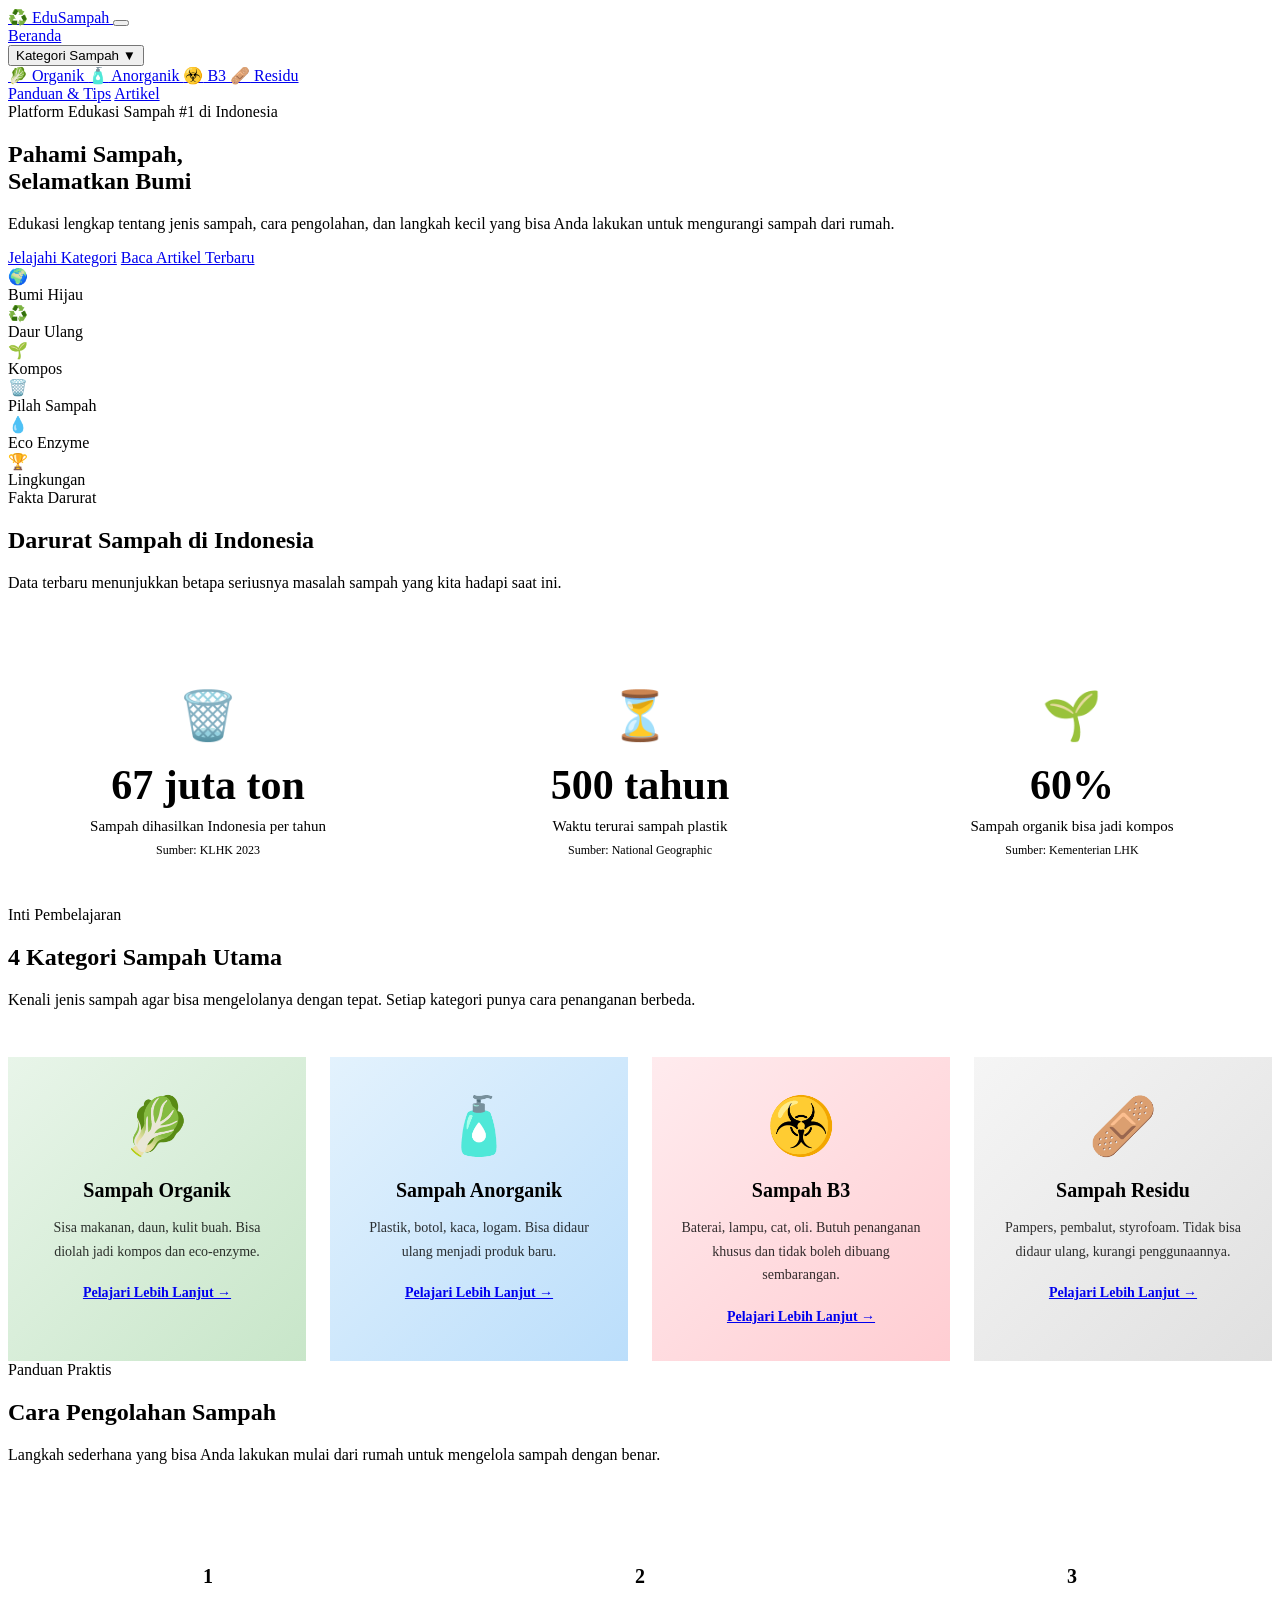
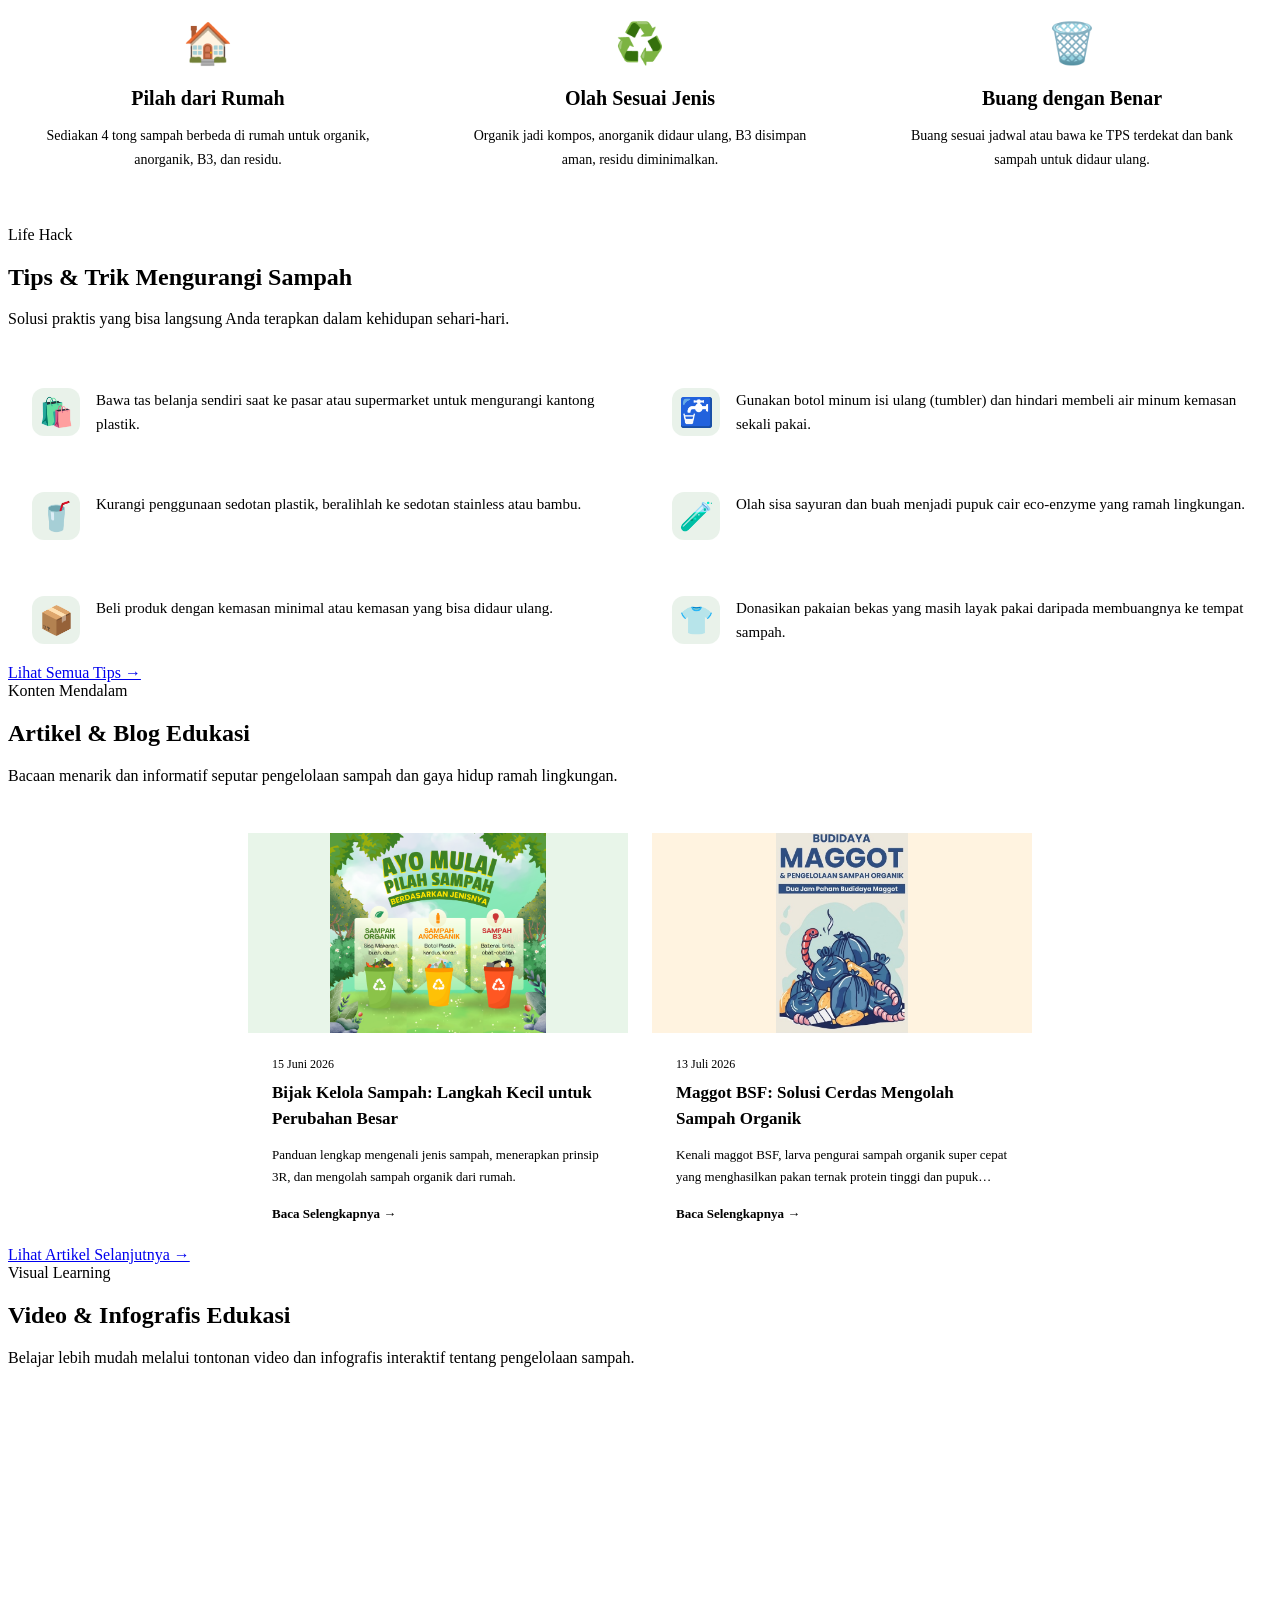
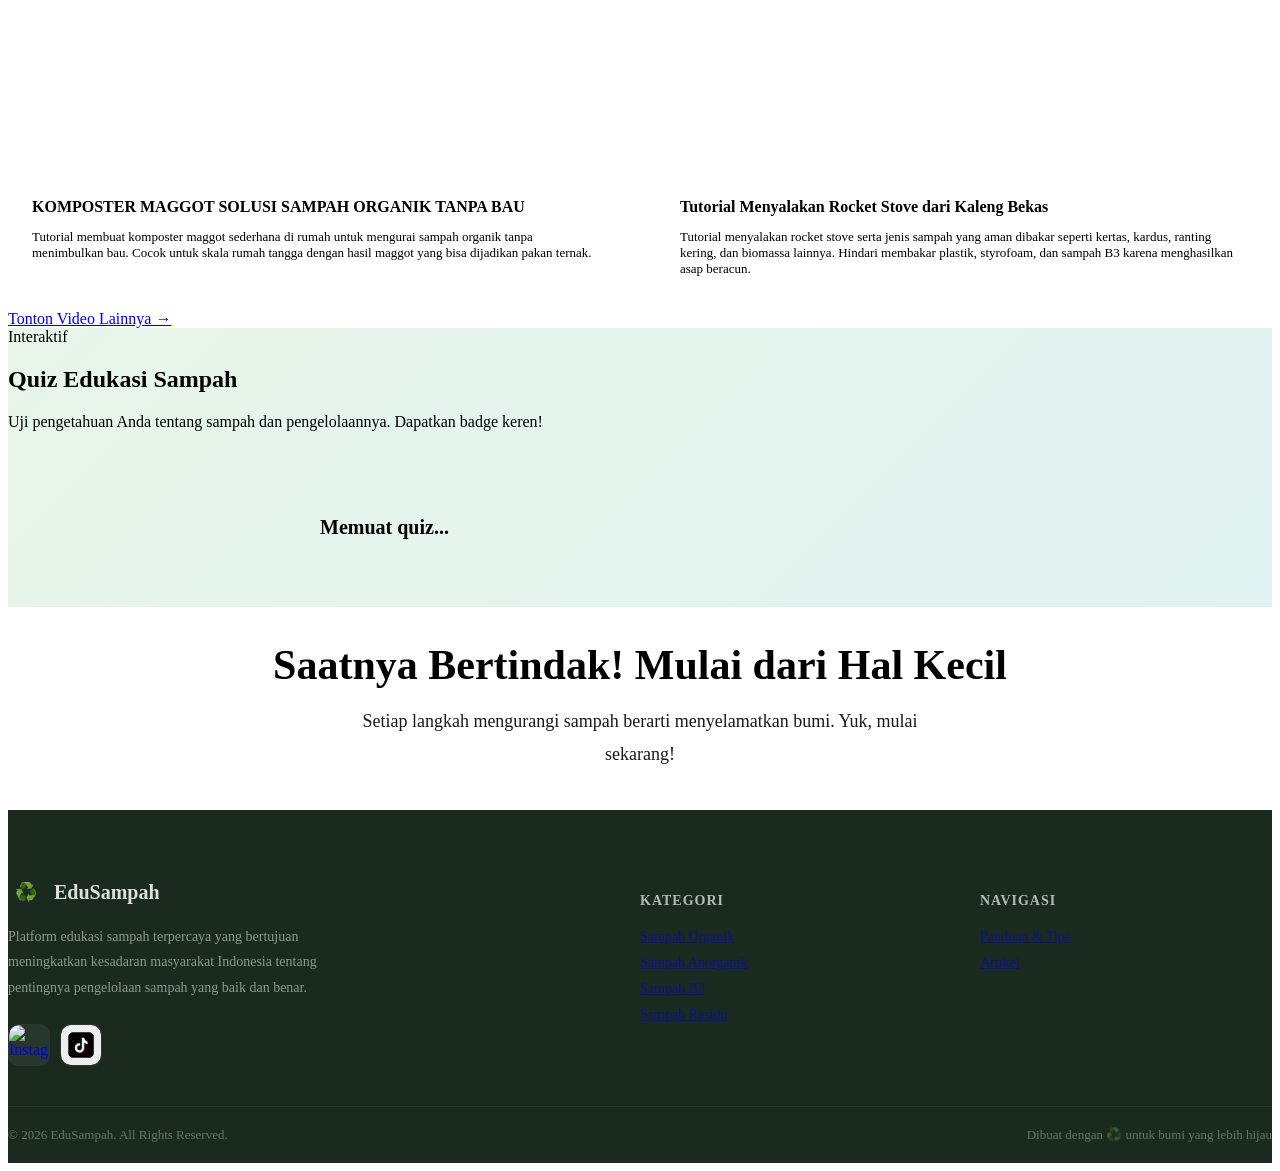
==== index.html @ a2ce770c "Redesign footer and add rocket stove article with video page - Redesign footer with custom colors, b" ====
<!DOCTYPE html>
<html lang="id">
<head>
  <meta charset="UTF-8">
  <meta name="viewport" content="width=device-width, initial-scale=1.0">
  <title>EduSampah - Pahami Sampah, Selamatkan Bumi</title>
  <meta name="description" content="Edukasi lengkap tentang jenis sampah, cara pengolahan, dan langkah kecil mengurangi sampah dari rumah.">
  <link rel="stylesheet" href="css/style.css">
  <link rel="stylesheet" href="css/navigation.css">
  <link rel="stylesheet" href="css/hero.css">
  <link rel="stylesheet" href="css/components.css">
  <link rel="stylesheet" href="css/responsive.css">
</head>
<body>

  <nav class="navbar">
    <div class="container">
      <a href="index.html" class="nav-logo">
        <span class="nav-logo-icon">♻️</span>
        EduSampah
      </a>
      <button class="nav-toggle" aria-label="Toggle navigation menu">
        <span></span><span></span><span></span>
      </button>
      <div class="nav-menu">
        <a href="index.html" class="nav-link">Beranda</a>
        <div class="nav-dropdown">
          <button class="nav-dropdown-toggle">
            Kategori Sampah <span class="chevron">▼</span>
          </button>
          <div class="nav-dropdown-menu">
            <a href="pages/organik.html" class="nav-dropdown-link">
              <span class="nav-dropdown-icon green">🥬</span>
              Organik
            </a>
            <a href="pages/anorganik.html" class="nav-dropdown-link">
              <span class="nav-dropdown-icon blue">🧴</span>
              Anorganik
            </a>
            <a href="pages/b3.html" class="nav-dropdown-link">
              <span class="nav-dropdown-icon red">☣️</span>
              B3
            </a>
            <a href="pages/residu.html" class="nav-dropdown-link">
              <span class="nav-dropdown-icon gray">🩹</span>
              Residu
            </a>
          </div>
        </div>
        <a href="pages/panduan.html" class="nav-link">Panduan & Tips</a>
        <a href="pages/artikel.html" class="nav-link">Artikel</a>

      </div>
    </div>
  </nav>

  <section class="hero" id="beranda">
    <div class="hero-shape hero-shape-1"></div>
    <div class="hero-shape hero-shape-2"></div>
    <div class="hero-shape hero-shape-3"></div>
    <div class="container">
      <div class="hero-content">
        <div class="hero-badge">
          <span class="hero-badge-dot"></span>
          Platform Edukasi Sampah #1 di Indonesia
        </div>
        <h1 class="hero-title">
          Pahami <span>Sampah</span>,<br>Selamatkan Bumi
        </h1>
        <p class="hero-subtitle">
          Edukasi lengkap tentang jenis sampah, cara pengolahan, dan langkah kecil yang bisa Anda lakukan untuk mengurangi sampah dari rumah.
        </p>
        <div class="hero-actions">
          <a href="#kategori" class="btn btn-primary">Jelajahi Kategori</a>
          <a href="#artikel" class="btn btn-outline">Baca Artikel Terbaru</a>
        </div>

      </div>
      <div class="hero-visual">
        <div class="hero-emoji-grid">
          <div class="hero-emoji-item fade-in">
            <div class="hero-emoji">🌍</div>
            <div class="hero-emoji-label">Bumi Hijau</div>
          </div>
          <div class="hero-emoji-item fade-in">
            <div class="hero-emoji">♻️</div>
            <div class="hero-emoji-label">Daur Ulang</div>
          </div>
          <div class="hero-emoji-item fade-in">
            <div class="hero-emoji">🌱</div>
            <div class="hero-emoji-label">Kompos</div>
          </div>
          <div class="hero-emoji-item fade-in">
            <div class="hero-emoji">🗑️</div>
            <div class="hero-emoji-label">Pilah Sampah</div>
          </div>
          <div class="hero-emoji-item fade-in">
            <div class="hero-emoji">💧</div>
            <div class="hero-emoji-label">Eco Enzyme</div>
          </div>
          <div class="hero-emoji-item fade-in">
            <div class="hero-emoji">🏆</div>
            <div class="hero-emoji-label">Lingkungan</div>
          </div>
        </div>
      </div>
    </div>
  </section>

  <section class="section stats-section" id="statistik">
    <div class="container text-center">
      <span class="section-label">Fakta Darurat</span>
      <h2 class="section-title">Darurat Sampah di Indonesia</h2>
      <p class="section-subtitle mx-auto" style="margin-bottom:48px;">
        Data terbaru menunjukkan betapa seriusnya masalah sampah yang kita hadapi saat ini.
      </p>
      <div class="stats-grid">
        <div class="stat-card fade-in">
          <div class="stat-icon">🗑️</div>
          <div class="stat-number">67 juta ton</div>
          <div class="stat-desc">Sampah dihasilkan Indonesia per tahun</div>
          <div class="stat-source">Sumber: KLHK 2023</div>
        </div>
        <div class="stat-card fade-in">
          <div class="stat-icon">⏳</div>
          <div class="stat-number">500 tahun</div>
          <div class="stat-desc">Waktu terurai sampah plastik</div>
          <div class="stat-source">Sumber: National Geographic</div>
        </div>
        <div class="stat-card fade-in">
          <div class="stat-icon">🌱</div>
          <div class="stat-number">60%</div>
          <div class="stat-desc">Sampah organik bisa jadi kompos</div>
          <div class="stat-source">Sumber: Kementerian LHK</div>
        </div>
      </div>
    </div>
  </section>

  <section class="section" id="kategori">
    <div class="container text-center">
      <span class="section-label">Inti Pembelajaran</span>
      <h2 class="section-title">4 Kategori Sampah Utama</h2>
      <p class="section-subtitle mx-auto" style="margin-bottom:16px;">
        Kenali jenis sampah agar bisa mengelolanya dengan tepat. Setiap kategori punya cara penanganan berbeda.
      </p>
      <div class="categories-grid">
        <div class="category-card green fade-in">
          <div class="category-icon">🥬</div>
          <h3 class="category-name">Sampah Organik</h3>
          <p class="category-desc">Sisa makanan, daun, kulit buah. Bisa diolah jadi kompos dan eco-enzyme.</p>
          <a href="pages/organik.html" class="category-link">Pelajari Lebih Lanjut →</a>
        </div>
        <div class="category-card blue fade-in">
          <div class="category-icon">🧴</div>
          <h3 class="category-name">Sampah Anorganik</h3>
          <p class="category-desc">Plastik, botol, kaca, logam. Bisa didaur ulang menjadi produk baru.</p>
          <a href="pages/anorganik.html" class="category-link">Pelajari Lebih Lanjut →</a>
        </div>
        <div class="category-card red fade-in">
          <div class="category-icon">☣️</div>
          <h3 class="category-name">Sampah B3</h3>
          <p class="category-desc">Baterai, lampu, cat, oli. Butuh penanganan khusus dan tidak boleh dibuang sembarangan.</p>
          <a href="pages/b3.html" class="category-link">Pelajari Lebih Lanjut →</a>
        </div>
        <div class="category-card gray fade-in">
          <div class="category-icon">🩹</div>
          <h3 class="category-name">Sampah Residu</h3>
          <p class="category-desc">Pampers, pembalut, styrofoam. Tidak bisa didaur ulang, kurangi penggunaannya.</p>
          <a href="pages/residu.html" class="category-link">Pelajari Lebih Lanjut →</a>
        </div>
      </div>
    </div>
  </section>

  <section class="section steps-section" id="panduan">
    <div class="container text-center">
      <span class="section-label">Panduan Praktis</span>
      <h2 class="section-title">Cara Pengolahan Sampah</h2>
      <p class="section-subtitle mx-auto" style="margin-bottom:16px;">
        Langkah sederhana yang bisa Anda lakukan mulai dari rumah untuk mengelola sampah dengan benar.
      </p>
      <div class="steps-grid">
        <div class="step-card fade-in">
          <div class="step-number one">1</div>
          <div class="step-icon">🏠</div>
          <h3 class="step-title">Pilah dari Rumah</h3>
          <p class="step-desc">Sediakan 4 tong sampah berbeda di rumah untuk organik, anorganik, B3, dan residu.</p>
        </div>
        <div class="step-card fade-in">
          <div class="step-number two">2</div>
          <div class="step-icon">♻️</div>
          <h3 class="step-title">Olah Sesuai Jenis</h3>
          <p class="step-desc">Organik jadi kompos, anorganik didaur ulang, B3 disimpan aman, residu diminimalkan.</p>
        </div>
        <div class="step-card fade-in">
          <div class="step-number three">3</div>
          <div class="step-icon">🗑️</div>
          <h3 class="step-title">Buang dengan Benar</h3>
          <p class="step-desc">Buang sesuai jadwal atau bawa ke TPS terdekat dan bank sampah untuk didaur ulang.</p>
        </div>
      </div>
    </div>
  </section>

  <section class="section" id="tips">
    <div class="container text-center">
      <span class="section-label">Life Hack</span>
      <h2 class="section-title">Tips & Trik Mengurangi Sampah</h2>
      <p class="section-subtitle mx-auto" style="margin-bottom:16px;">
        Solusi praktis yang bisa langsung Anda terapkan dalam kehidupan sehari-hari.
      </p>
      <div class="tips-grid">
        <div class="tip-card fade-in-left">
          <span class="tip-icon">🛍️</span>
          <span class="tip-text">Bawa tas belanja sendiri saat ke pasar atau supermarket untuk mengurangi kantong plastik.</span>
        </div>
        <div class="tip-card fade-in-right">
          <span class="tip-icon">🚰</span>
          <span class="tip-text">Gunakan botol minum isi ulang (tumbler) dan hindari membeli air minum kemasan sekali pakai.</span>
        </div>
        <div class="tip-card fade-in-left">
          <span class="tip-icon">🥤</span>
          <span class="tip-text">Kurangi penggunaan sedotan plastik, beralihlah ke sedotan stainless atau bambu.</span>
        </div>
        <div class="tip-card fade-in-right">
          <span class="tip-icon">🧪</span>
          <span class="tip-text">Olah sisa sayuran dan buah menjadi pupuk cair eco-enzyme yang ramah lingkungan.</span>
        </div>
        <div class="tip-card fade-in-left">
          <span class="tip-icon">📦</span>
          <span class="tip-text">Beli produk dengan kemasan minimal atau kemasan yang bisa didaur ulang.</span>
        </div>
        <div class="tip-card fade-in-right">
          <span class="tip-icon">👕</span>
          <span class="tip-text">Donasikan pakaian bekas yang masih layak pakai daripada membuangnya ke tempat sampah.</span>
        </div>
      </div>
      <a href="pages/panduan.html" class="btn btn-primary" style="margin-top:36px;">Lihat Semua Tips →</a>
    </div>
  </section>

  <section class="section" id="artikel">
    <div class="container text-center">
      <span class="section-label">Konten Mendalam</span>
      <h2 class="section-title">Artikel & Blog Edukasi</h2>
      <p class="section-subtitle mx-auto" style="margin-bottom:16px;">
        Bacaan menarik dan informatif seputar pengelolaan sampah dan gaya hidup ramah lingkungan.
      </p>
      <div class="articles-grid" style="display:flex;justify-content:center;flex-wrap:wrap;gap:24px;">
        <a href="pages/artikel-bijak-kelola-sampah.html" class="article-card fade-in" style="text-decoration:none;color:inherit;max-width:380px;width:100%;">
          <div class="article-thumb" style="padding:0;overflow:hidden;background:#E8F5E9;">
            <img src="assets/Poster%20Kampanye%20Memilah%20Sampah%20Ilustratif%20Hijau%20dan%20Biru.png" alt="Poster Memilah Sampah" style="width:100%;height:100%;object-fit:contain;padding:8px;">
          </div>
          <div class="article-body">
            <div class="article-date">15 Juni 2026</div>
            <h3 class="article-title">Bijak Kelola Sampah: Langkah Kecil untuk Perubahan Besar</h3>
            <p class="article-excerpt">Panduan lengkap mengenali jenis sampah, menerapkan prinsip 3R, dan mengolah sampah organik dari rumah.</p>
            <span class="article-link">Baca Selengkapnya →</span>
          </div>
        </a>
        <a href="pages/artikel-maggot-bsf.html" class="article-card fade-in" style="text-decoration:none;color:inherit;max-width:380px;width:100%;">
          <div class="article-thumb" style="padding:0;overflow:hidden;background:#FFF3E0;">
            <img src="assets/Maggot.jpeg" alt="Maggot BSF" style="width:100%;height:100%;object-fit:contain;padding:8px;">
          </div>
          <div class="article-body">
            <div class="article-date">13 Juli 2026</div>
            <h3 class="article-title">Maggot BSF: Solusi Cerdas Mengolah Sampah Organik</h3>
            <p class="article-excerpt">Kenali maggot BSF, larva pengurai sampah organik super cepat yang menghasilkan pakan ternak protein tinggi dan pupuk organik.</p>
            <span class="article-link">Baca Selengkapnya →</span>
          </div>
        </a>
      </div>
      <a href="pages/artikel.html" class="btn btn-primary" style="margin-top:36px;">Lihat Artikel Selanjutnya →</a>
    </div>
  </section>

  <section class="section video-section" id="video">
    <div class="container text-center">
      <span class="section-label">Visual Learning</span>
      <h2 class="section-title">Video & Infografis Edukasi</h2>
      <p class="section-subtitle mx-auto" style="margin-bottom:16px;">
        Belajar lebih mudah melalui tontonan video dan infografis interaktif tentang pengelolaan sampah.
      </p>
      <div class="video-grid">
        <div class="video-card fade-in">
          <div class="video-embed">
            <iframe src="https://www.youtube.com/embed/l9zeKeK1k44?si=DUToTcaiVJsxhnu4" title="Video Komposter Maggot" allowfullscreen loading="lazy"></iframe>
          </div>
          <div class="video-info">
            <h3 class="video-title">KOMPOSTER MAGGOT SOLUSI SAMPAH ORGANIK TANPA BAU</h3>
            <p class="video-desc">Tutorial membuat komposter maggot sederhana di rumah untuk mengurai sampah organik tanpa menimbulkan bau. Cocok untuk skala rumah tangga dengan hasil maggot yang bisa dijadikan pakan ternak.</p>
          </div>
        </div>
        <div class="video-card fade-in">
          <div class="video-embed">
            <iframe src="https://www.youtube.com/embed/nnGHAHq2xRU?si=yx98dKhYxhGKNVl-" title="Tutorial Rocket Stove" allowfullscreen loading="lazy"></iframe>
          </div>
          <div class="video-info">
            <h3 class="video-title">Tutorial Menyalakan Rocket Stove dari Kaleng Bekas</h3>
            <p class="video-desc">Tutorial menyalakan rocket stove serta jenis sampah yang aman dibakar seperti kertas, kardus, ranting kering, dan biomassa lainnya. Hindari membakar plastik, styrofoam, dan sampah B3 karena menghasilkan asap beracun.</p>
          </div>
        </div>
      </div>
      <a href="pages/video.html" class="btn btn-outline" style="margin-top:36px;">Tonton Video Lainnya →</a>
    </div>
  </section>

  <section class="section quiz-section" id="quiz">
    <div class="container text-center">
      <span class="section-label">Interaktif</span>
      <h2 class="section-title">Quiz Edukasi Sampah</h2>
      <p class="section-subtitle mx-auto" style="margin-bottom:16px;">
        Uji pengetahuan Anda tentang sampah dan pengelolaannya. Dapatkan badge keren!
      </p>
      <div class="quiz-box" id="quizContainer">
        <div class="quiz-question">Memuat quiz...</div>
      </div>
    </div>
  </section>



  <section class="section cta-section" id="belajar">
    <div class="container">
      <h2 class="cta-title fade-in">Saatnya Bertindak! Mulai dari Hal Kecil</h2>
      <p class="cta-subtitle fade-in">
        Setiap langkah mengurangi sampah berarti menyelamatkan bumi. Yuk, mulai sekarang!
      </p>

    </div>
  </section>

  <footer class="footer">
    <div class="container">
      <div class="footer-grid">
        <div>
          <div class="footer-brand">
            <span class="footer-brand-icon">♻️</span>
            EduSampah
          </div>
          <p class="footer-brand-desc">
            Platform edukasi sampah terpercaya yang bertujuan meningkatkan kesadaran masyarakat Indonesia tentang pentingnya pengelolaan sampah yang baik dan benar.
          </p>
          <div class="footer-social">
            <a href="https://www.instagram.com/kkn.puseurjaya2026?utm_source=ig_web_button_share_sheet&igsh=ZDNlZDc0MzIxNw%3D%3D" class="footer-social-link" aria-label="Instagram" target="_blank" rel="noopener"><img src="assets/ig.jpeg" alt="Instagram"></a>
            <a href="https://www.tiktok.com/@kkn.puserjaya2026" class="footer-social-link" aria-label="TikTok" target="_blank" rel="noopener"><img src="assets/tiktok.jpeg" alt="TikTok"></a>
          </div>
        </div>
        <div>
          <h4 class="footer-heading">Kategori</h4>
          <div class="footer-links">
            <a href="pages/organik.html" class="footer-link">Sampah Organik</a>
            <a href="pages/anorganik.html" class="footer-link">Sampah Anorganik</a>
            <a href="pages/b3.html" class="footer-link">Sampah B3</a>
            <a href="pages/residu.html" class="footer-link">Sampah Residu</a>
          </div>
        </div>
        <div>
          <h4 class="footer-heading">Navigasi</h4>
          <div class="footer-links">
            <a href="pages/panduan.html" class="footer-link">Panduan & Tips</a>
            <a href="pages/artikel.html" class="footer-link">Artikel</a>
          </div>
        </div>
      </div>
      <div class="footer-bottom">
        <span>© 2026 EduSampah. All Rights Reserved.</span>
        <span>Dibuat dengan ♻️ untuk bumi yang lebih hijau</span>
      </div>
    </div>
  </footer>

  <script type="module" src="js/main.js"></script>
</body>
</html>
---- css/components.css ----
.stats-section {
  background: var(--white);
  position: relative;
}

.stats-grid {
  display: grid;
  grid-template-columns: repeat(3, 1fr);
  gap: 32px;
}

.stat-card {
  text-align: center;
  padding: 48px 32px;
  border-radius: var(--radius);
  background: var(--bg-light);
  transition: var(--transition);
}

.stat-card:hover {
  transform: translateY(-4px);
  box-shadow: var(--shadow);
}

.stat-icon {
  font-size: 48px;
  margin-bottom: 16px;
}

.stat-number {
  font-size: 42px;
  font-weight: 800;
  color: var(--green);
  line-height: 1.2;
}

.stat-unit {
  font-size: 18px;
  font-weight: 600;
}

.stat-desc {
  font-size: 15px;
  color: var(--gray);
  margin-top: 8px;
}

.stat-source {
  font-size: 12px;
  color: var(--gray-light);
  margin-top: 8px;
}

@media (max-width: 768px) {
  .stats-grid {
    grid-template-columns: 1fr;
    gap: 20px;
  }
}

.categories-grid {
  display: grid;
  grid-template-columns: repeat(4, 1fr);
  gap: 24px;
  margin-top: 48px;
}

.category-card {
  border-radius: var(--radius);
  padding: 36px 28px;
  text-align: center;
  transition: var(--transition);
  position: relative;
  overflow: hidden;
}

.category-card::before {
  content: '';
  position: absolute;
  top: 0;
  left: 0;
  right: 0;
  bottom: 0;
  opacity: 0.06;
  border-radius: var(--radius);
}

.category-card:hover {
  transform: translateY(-8px);
  box-shadow: var(--shadow-hover);
}

.category-card.green {
  background: linear-gradient(135deg, #E8F5E9, #C8E6C9);
  color: var(--green-dark);
}
.category-card.green::before { background: var(--green); }

.category-card.blue {
  background: linear-gradient(135deg, #E3F2FD, #BBDEFB);
  color: var(--blue);
}
.category-card.blue::before { background: var(--blue); }

.category-card.red {
  background: linear-gradient(135deg, #FFEBEE, #FFCDD2);
  color: var(--red);
}
.category-card.red::before { background: var(--red); }

.category-card.gray {
  background: linear-gradient(135deg, #F5F5F5, #E0E0E0);
  color: var(--gray-dark);
}
.category-card.gray::before { background: var(--gray); }

.category-icon {
  font-size: 56px;
  margin-bottom: 16px;
}

.category-name {
  font-size: 20px;
  font-weight: 700;
  margin-bottom: 10px;
}

.category-desc {
  font-size: 14px;
  opacity: 0.8;
  line-height: 1.7;
  margin-bottom: 20px;
}

.category-link {
  display: inline-flex;
  align-items: center;
  gap: 6px;
  font-size: 14px;
  font-weight: 600;
  transition: var(--transition);
}

.category-card:hover .category-link { gap: 10px; }

@media (max-width: 968px) {
  .categories-grid {
    grid-template-columns: repeat(2, 1fr);
    gap: 16px;
  }
}

@media (max-width: 480px) {
  .categories-grid { grid-template-columns: 1fr; }
}

.steps-section {
  background: var(--white);
}

.steps-grid {
  display: grid;
  grid-template-columns: repeat(3, 1fr);
  gap: 32px;
  margin-top: 48px;
  position: relative;
}

.steps-grid::before {
  content: '';
  position: absolute;
  top: 60px;
  left: 15%;
  right: 15%;
  height: 3px;
  background: linear-gradient(to right, var(--green), var(--blue), var(--orange));
  opacity: 0.2;
}

.step-card {
  text-align: center;
  padding: 40px 28px;
  border-radius: var(--radius);
  background: var(--bg-light);
  transition: var(--transition);
  position: relative;
}

.step-card:hover {
  transform: translateY(-4px);
  box-shadow: var(--shadow);
}

.step-number {
  width: 48px;
  height: 48px;
  border-radius: 50%;
  display: flex;
  align-items: center;
  justify-content: center;
  font-size: 20px;
  font-weight: 700;
  color: var(--white);
  margin: 0 auto 20px;
}

.step-number.one { background: var(--green); }
.step-number.two { background: var(--blue); }
.step-number.three { background: var(--orange); }

.step-icon { font-size: 40px; margin-bottom: 12px; }

.step-title {
  font-size: 20px;
  font-weight: 700;
  margin-bottom: 10px;
}

.step-desc {
  font-size: 14px;
  color: var(--gray);
  line-height: 1.7;
}

@media (max-width: 768px) {
  .steps-grid {
    grid-template-columns: 1fr;
    gap: 20px;
  }
  .steps-grid::before { display: none; }
}

.tips-grid {
  display: grid;
  grid-template-columns: repeat(2, 1fr);
  gap: 16px;
  margin-top: 40px;
}

.tip-card {
  display: flex;
  align-items: flex-start;
  gap: 16px;
  padding: 20px 24px;
  background: var(--white);
  border-radius: var(--radius);
  box-shadow: var(--shadow);
  transition: var(--transition);
}

.tip-card:hover {
  transform: translateX(4px);
  box-shadow: var(--shadow-hover);
}

.tip-icon {
  font-size: 28px;
  flex-shrink: 0;
  width: 48px;
  height: 48px;
  border-radius: 12px;
  display: flex;
  align-items: center;
  justify-content: center;
  background: rgba(46,125,50,0.1);
}

.tip-text {
  font-size: 15px;
  font-weight: 500;
  color: var(--text-dark);
  line-height: 1.6;
}

@media (max-width: 768px) {
  .tips-grid { grid-template-columns: 1fr; }
}

.articles-grid {
  display: grid;
  grid-template-columns: repeat(4, 1fr);
  gap: 24px;
  margin-top: 48px;
}

.article-card {
  background: var(--white);
  border-radius: var(--radius);
  overflow: hidden;
  box-shadow: var(--shadow);
  transition: var(--transition);
}

.article-card:hover {
  transform: translateY(-6px);
  box-shadow: var(--shadow-hover);
}

.article-thumb {
  height: 200px;
  display: flex;
  align-items: center;
  justify-content: center;
  font-size: 64px;
}

.article-thumb.green-bg { background: linear-gradient(135deg, #E8F5E9, #A5D6A7); }
.article-thumb.blue-bg { background: linear-gradient(135deg, #E3F2FD, #90CAF9); }
.article-thumb.orange-bg { background: linear-gradient(135deg, #FFF3E0, #FFCC80); }
.article-thumb.pink-bg { background: linear-gradient(135deg, #FCE4EC, #F48FB1); }

.article-body {
  padding: 24px;
}

.article-date {
  font-size: 12px;
  color: var(--gray-light);
  font-weight: 500;
}

.article-title {
  font-size: 17px;
  font-weight: 700;
  margin: 8px 0;
  line-height: 1.5;
  display: -webkit-box;
  -webkit-line-clamp: 2;
  -webkit-box-orient: vertical;
  overflow: hidden;
}

.article-excerpt {
  font-size: 13px;
  color: var(--gray);
  line-height: 1.7;
  margin-bottom: 16px;
  display: -webkit-box;
  -webkit-line-clamp: 2;
  -webkit-box-orient: vertical;
  overflow: hidden;
}

.article-link {
  font-size: 13px;
  font-weight: 600;
  color: var(--green);
  display: inline-flex;
  align-items: center;
  gap: 6px;
  transition: var(--transition);
}

.article-card:hover .article-link { gap: 10px; }

@media (max-width: 968px) {
  .articles-grid { grid-template-columns: repeat(2, 1fr); }
}

@media (max-width: 480px) {
  .articles-grid { grid-template-columns: 1fr; }
}

.video-section {
  background: var(--white);
}

.video-grid {
  display: grid;
  grid-template-columns: repeat(2, 1fr);
  gap: 32px;
  margin-top: 48px;
}

.video-card {
  border-radius: var(--radius);
  overflow: hidden;
  box-shadow: var(--shadow);
  background: var(--bg-light);
}

.video-embed {
  position: relative;
  padding-bottom: 56.25%;
  height: 0;
  overflow: hidden;
}

.video-embed iframe {
  position: absolute;
  top: 0;
  left: 0;
  width: 100%;
  height: 100%;
  border: none;
}

.video-info {
  padding: 20px 24px;
}

.video-title {
  font-size: 16px;
  font-weight: 600;
  margin-bottom: 6px;
}

.video-desc {
  font-size: 13px;
  color: var(--gray);
}

@media (max-width: 768px) {
  .video-grid { grid-template-columns: 1fr; }
}

.quiz-section {
  background: linear-gradient(135deg, #E8F5E9, #E0F2F1);
}

.quiz-box {
  max-width: 640px;
  margin: 40px auto 0;
  background: var(--white);
  border-radius: var(--radius);
  padding: 40px;
  box-shadow: var(--shadow);
}

.quiz-progress {
  display: flex;
  gap: 8px;
  margin-bottom: 32px;
}

.quiz-dot {
  flex: 1;
  height: 6px;
  border-radius: 3px;
  background: #E0E0E0;
  transition: var(--transition);
}

.quiz-dot.active { background: var(--green); }
.quiz-dot.correct { background: var(--green); }
.quiz-dot.wrong { background: var(--red); }

.quiz-question {
  font-size: 20px;
  font-weight: 600;
  margin-bottom: 24px;
  line-height: 1.6;
}

.quiz-options {
  display: flex;
  flex-direction: column;
  gap: 12px;
}

.quiz-option {
  padding: 16px 20px;
  border: 2px solid #E0E0E0;
  border-radius: 12px;
  background: var(--white);
  cursor: pointer;
  font-family: inherit;
  font-size: 15px;
  font-weight: 500;
  text-align: left;
  transition: var(--transition);
}

.quiz-option:hover:not(.disabled) {
  border-color: var(--green);
  background: rgba(46,125,50,0.04);
}

.quiz-option.correct {
  border-color: var(--green);
  background: rgba(46,125,50,0.08);
  color: var(--green-dark);
}

.quiz-option.wrong {
  border-color: var(--red);
  background: rgba(198,40,40,0.08);
  color: var(--red);
}

.quiz-option.disabled {
  cursor: default;
  opacity: 0.7;
}

.quiz-result {
  text-align: center;
  padding: 20px 0;
}

.quiz-result-emoji { font-size: 64px; margin-bottom: 16px; }

.quiz-result-title {
  font-size: 28px;
  font-weight: 700;
  margin-bottom: 8px;
}

.quiz-result-score {
  font-size: 48px;
  font-weight: 800;
  color: var(--green);
  margin: 16px 0;
}

.quiz-result-badge {
  display: inline-block;
  padding: 8px 24px;
  border-radius: 50px;
  font-size: 14px;
  font-weight: 600;
  background: rgba(46,125,50,0.1);
  color: var(--green);
  margin-bottom: 24px;
}

.quiz-restart {
  margin-top: 8px;
}

@media (max-width: 480px) {
  .quiz-box { padding: 24px; }
  .quiz-question { font-size: 17px; }
}

.testimonials-grid {
  display: grid;
  grid-template-columns: repeat(3, 1fr);
  gap: 24px;
  margin-top: 48px;
}

.testimonial-card {
  background: var(--white);
  border-radius: var(--radius);
  padding: 32px;
  box-shadow: var(--shadow);
  transition: var(--transition);
}

.testimonial-card:hover {
  transform: translateY(-4px);
  box-shadow: var(--shadow-hover);
}

.testimonial-stars {
  color: #FFB300;
  font-size: 16px;
  margin-bottom: 16px;
}

.testimonial-quote {
  font-size: 15px;
  color: var(--gray-dark);
  line-height: 1.8;
  margin-bottom: 20px;
  font-style: italic;
}

.testimonial-author {
  display: flex;
  align-items: center;
  gap: 12px;
}

.testimonial-avatar {
  width: 48px;
  height: 48px;
  border-radius: 50%;
  display: flex;
  align-items: center;
  justify-content: center;
  font-size: 24px;
  background: var(--bg-light);
}

.testimonial-name {
  font-size: 15px;
  font-weight: 600;
}

.testimonial-location {
  font-size: 12px;
  color: var(--gray-light);
}

@media (max-width: 968px) {
  .testimonials-grid { grid-template-columns: 1fr; }
  .testimonial-card { max-width: 480px; margin: 0 auto; }
}

.cta-section {
  background: linear-gradient(135deg, var(--green), var(--green-dark));
  color: var(--white);
  text-align: center;
  position: relative;
  overflow: hidden;
}

.cta-section::before {
  content: '';
  position: absolute;
  top: -50%;
  left: -50%;
  width: 200%;
  height: 200%;
  background: radial-gradient(circle, rgba(255,255,255,0.05) 0%, transparent 70%);
}

.cta-title {
  font-size: 42px;
  font-weight: 800;
  margin-bottom: 16px;
  position: relative;
}

.cta-subtitle {
  font-size: 18px;
  opacity: 0.9;
  max-width: 600px;
  margin: 0 auto 40px;
  position: relative;
  line-height: 1.8;
}

.cta-actions {
  display: flex;
  gap: 16px;
  justify-content: center;
  flex-wrap: wrap;
  position: relative;
}

@media (max-width: 480px) {
  .cta-title { font-size: 28px; }
}

.footer {
  background: #1a2a1f;
  color: rgba(255,255,255,0.85);
  padding: 64px 0 0;
  position: relative;
}

.footer::before {
  content: '';
  position: absolute;
  top: 0;
  left: 0;
  right: 0;
  height: 4px;
  background: linear-gradient(90deg, var(--green), var(--green-light), var(--green));
}

.footer-grid {
  display: grid;
  grid-template-columns: 2fr 1fr 1fr;
  gap: 48px;
  padding-bottom: 40px;
  border-bottom: 1px solid rgba(255,255,255,0.06);
}

.footer-brand {
  display: flex;
  align-items: center;
  gap: 10px;
  font-size: 20px;
  font-weight: 700;
  color: var(--white);
  margin-bottom: 12px;
}

.footer-brand-icon {
  width: 36px;
  height: 36px;
  background: var(--green);
  border-radius: 10px;
  display: flex;
  align-items: center;
  justify-content: center;
  font-size: 18px;
  flex-shrink: 0;
}

.footer-brand-desc {
  font-size: 14px;
  opacity: 0.6;
  line-height: 1.8;
  margin-bottom: 24px;
  max-width: 360px;
}

.footer-social {
  display: flex;
  gap: 10px;
}

.footer-social-link {
  width: 40px;
  height: 40px;
  border-radius: 10px;
  display: flex;
  align-items: center;
  justify-content: center;
  background: rgba(255,255,255,0.06);
  transition: all 0.3s ease;
  text-decoration: none;
  overflow: hidden;
  border: 1px solid transparent;
}

.footer-social-link img {
  width: 100%;
  height: 100%;
  object-fit: cover;
  display: block;
  border-radius: 10px;
}

.footer-social-link:hover {
  transform: translateY(-3px);
  border-color: rgba(255,255,255,0.15);
  box-shadow: 0 4px 16px rgba(0,0,0,0.3);
}

.footer-heading {
  font-size: 14px;
  font-weight: 600;
  text-transform: uppercase;
  letter-spacing: 1px;
  margin-bottom: 20px;
  color: var(--white);
  opacity: 0.8;
}

.footer-links {
  display: flex;
  flex-direction: column;
  gap: 10px;
}

.footer-link {
  font-size: 14px;
  opacity: 0.55;
  transition: all 0.3s ease;
  position: relative;
  padding-left: 0;
}

.footer-link:hover {
  opacity: 1;
  color: var(--green-light);
  padding-left: 4px;
}

.footer-bottom {
  padding: 20px 0;
  display: flex;
  justify-content: space-between;
  align-items: center;
  font-size: 13px;
  opacity: 0.4;
}

@media (max-width: 968px) {
  .footer-grid {
    grid-template-columns: repeat(2, 1fr);
    gap: 32px;
  }
}

@media (max-width: 480px) {
  .footer-grid {
    grid-template-columns: 1fr;
    gap: 28px;
  }
  .footer-bottom {
    flex-direction: column;
    gap: 6px;
    text-align: center;
  }
  .footer-brand-desc {
    max-width: 100%;
  }
}

.decomp-grid {
  display: grid;
  grid-template-columns: repeat(2, 1fr);
  gap: 24px;
  margin-top: 48px;
}

.decomp-card {
  padding: 32px;
  border-radius: 16px;
  display: flex;
  align-items: center;
  gap: 20px;
}

.decomp-icon {
  font-size: 48px;
  flex-shrink: 0;
}

.decomp-time {
  font-size: 24px;
  font-weight: 700;
}

.decomp-label {
  font-size: 14px;
  color: var(--text-dark);
  margin-top: 4px;
}

.sort-grid {
  display: grid;
  grid-template-columns: repeat(4, 1fr);
  gap: 20px;
  margin-top: 48px;
}

.sort-card {
  padding: 32px;
  border-radius: 16px;
  background: var(--bg-light);
  text-align: center;
  border-top: 4px solid;
}

.sort-icon {
  font-size: 40px;
  margin-bottom: 12px;
}

.sort-name {
  font-weight: 700;
  margin-bottom: 8px;
}

.sort-desc {
  font-size: 13px;
  color: var(--gray);
}

@media (max-width: 768px) {
  .decomp-grid {
    grid-template-columns: 1fr;
    gap: 16px;
  }
  .decomp-card {
    padding: 20px;
  }
  .decomp-icon {
    font-size: 36px;
  }
  .decomp-time {
    font-size: 20px;
  }
  .sort-grid {
    grid-template-columns: repeat(2, 1fr);
    gap: 14px;
  }
  .sort-card {
    padding: 20px;
  }
  .sort-icon {
    font-size: 32px;
  }
}

@media (max-width: 480px) {
  .sort-grid {
    grid-template-columns: 1fr;
  }
  .decomp-card {
    flex-direction: column;
    text-align: center;
    padding: 16px;
  }
}

.page-header {
  padding: 140px 0 60px;
  text-align: center;
  background: linear-gradient(135deg, #E8F5E9, #F1F8E9);
}

.page-header .section-title {
  font-size: 42px;
  margin-bottom: 12px;
}

.page-header .section-subtitle {
  margin: 0 auto;
}
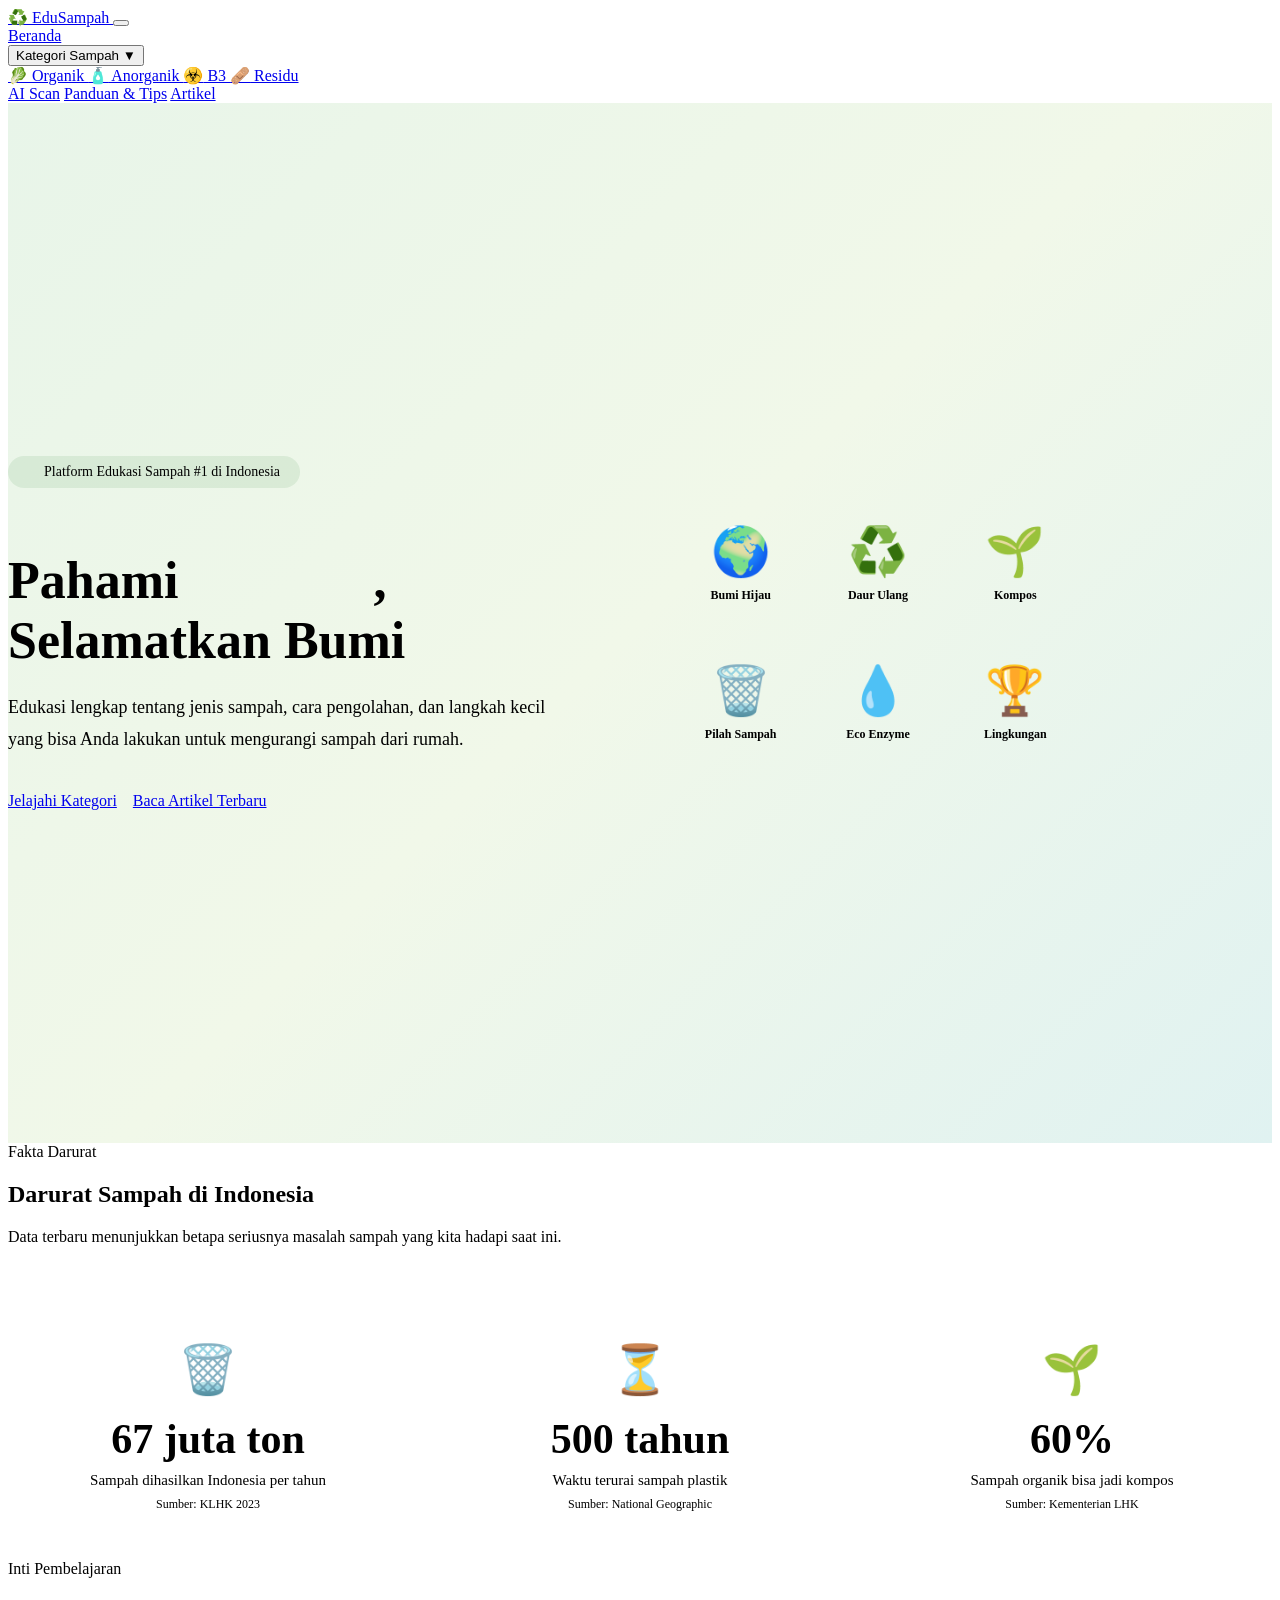
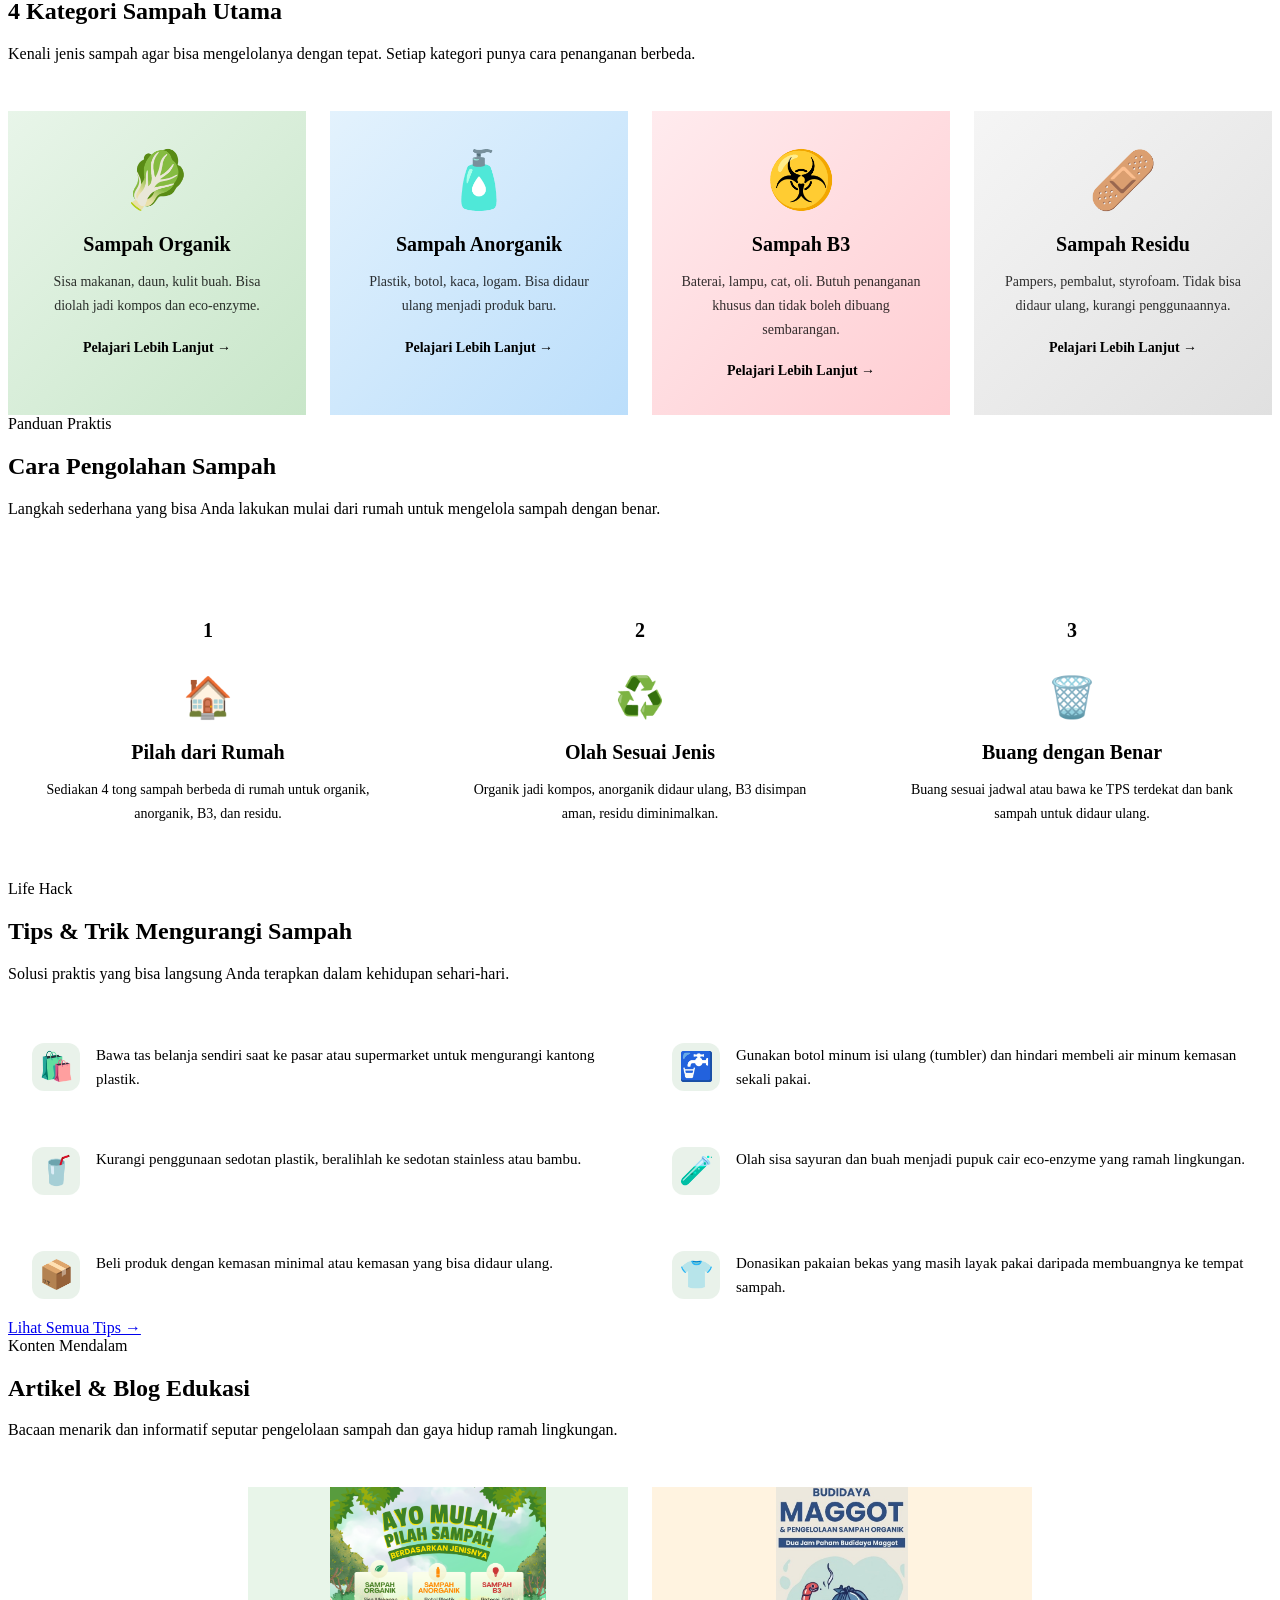
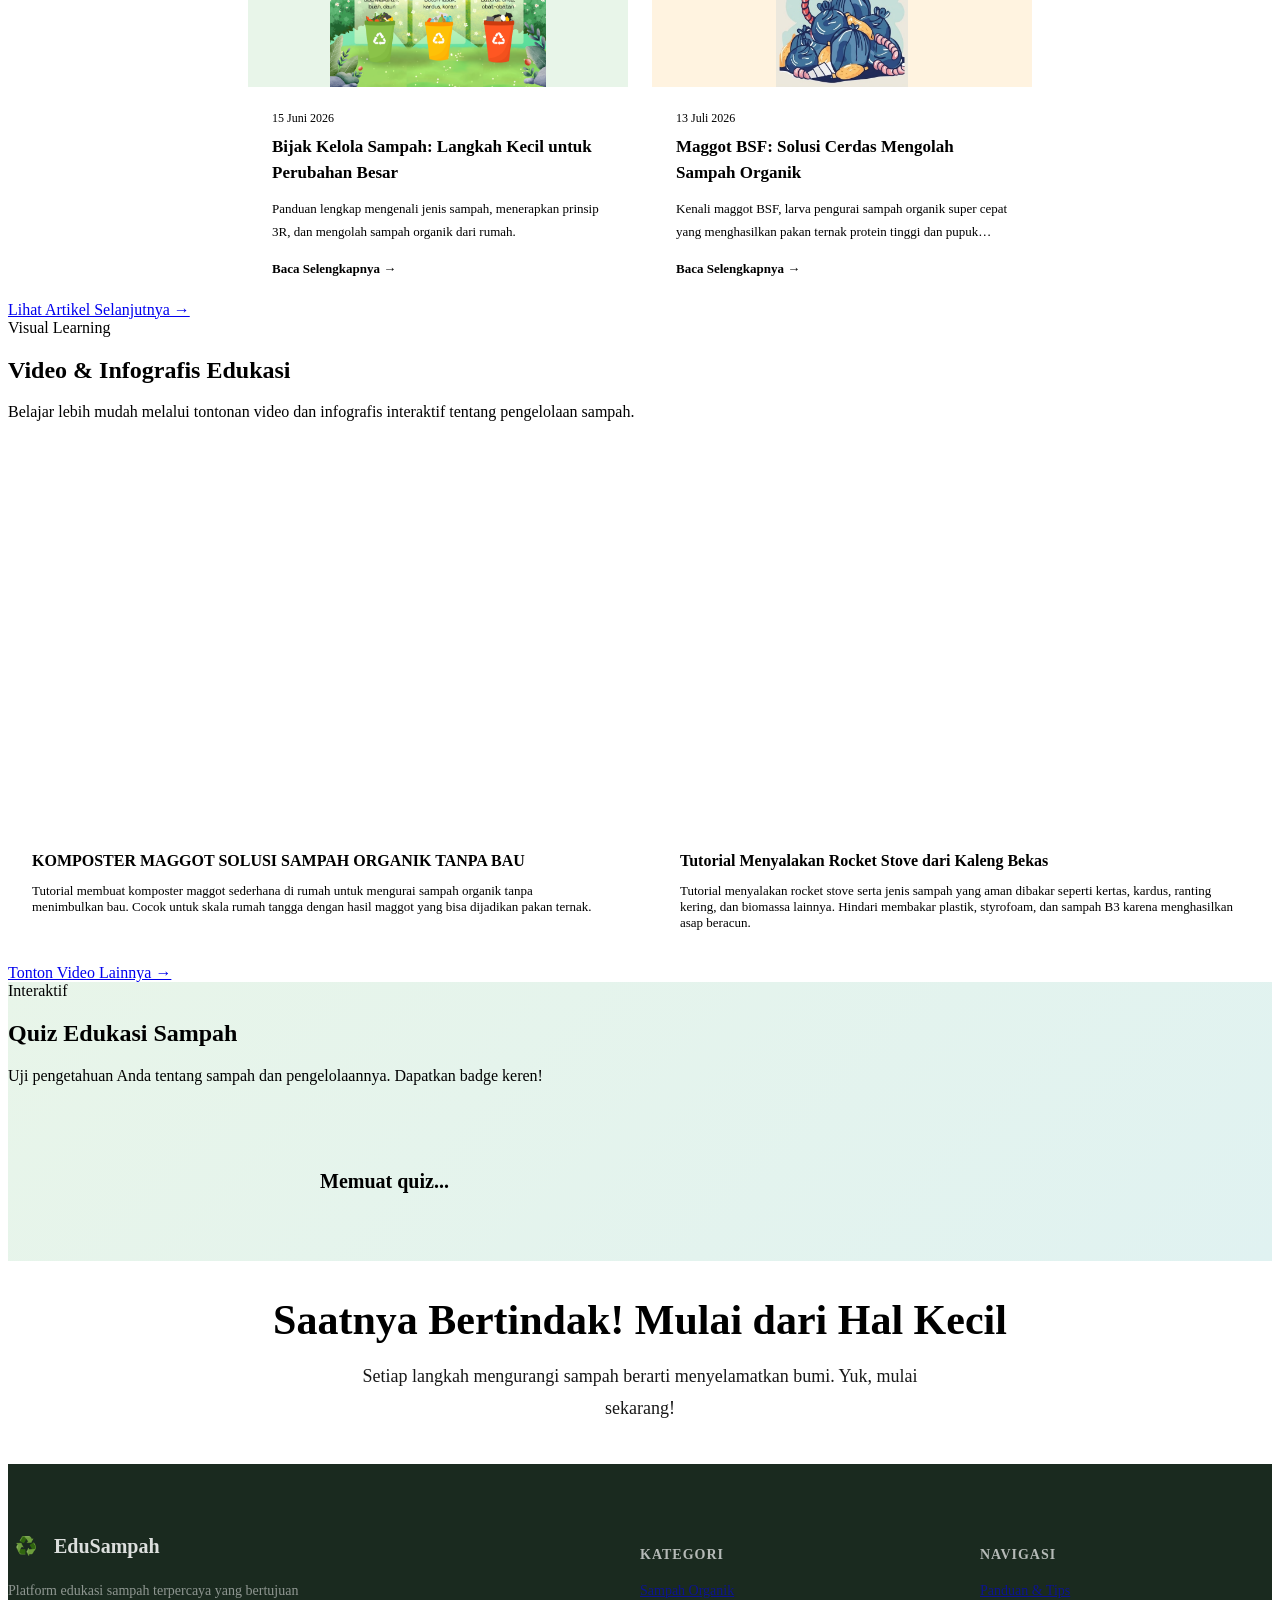
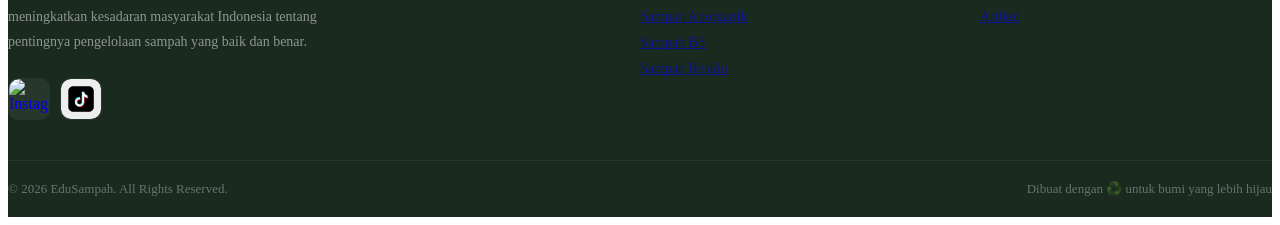
==== commit 3699fb0e: "updata manual rocket stove" ====
--- a/index.html
+++ b/index.html
@@ -47,6 +47,7 @@
             </a>
           </div>
         </div>
+        <a href="https://ai.kknpuseurjaya.my.id/" class="nav-link" target="_blank" rel="noopener">AI Scan</a>
         <a href="pages/panduan.html" class="nav-link">Panduan & Tips</a>
         <a href="pages/artikel.html" class="nav-link">Artikel</a>
 
@@ -145,30 +146,30 @@
         Kenali jenis sampah agar bisa mengelolanya dengan tepat. Setiap kategori punya cara penanganan berbeda.
       </p>
       <div class="categories-grid">
-        <div class="category-card green fade-in">
+        <a href="pages/organik.html" class="category-card green fade-in" style="text-decoration:none;color:inherit;display:block;">
           <div class="category-icon">🥬</div>
           <h3 class="category-name">Sampah Organik</h3>
           <p class="category-desc">Sisa makanan, daun, kulit buah. Bisa diolah jadi kompos dan eco-enzyme.</p>
-          <a href="pages/organik.html" class="category-link">Pelajari Lebih Lanjut →</a>
-        </div>
-        <div class="category-card blue fade-in">
+          <span class="category-link">Pelajari Lebih Lanjut →</span>
+        </a>
+        <a href="pages/anorganik.html" class="category-card blue fade-in" style="text-decoration:none;color:inherit;display:block;">
           <div class="category-icon">🧴</div>
           <h3 class="category-name">Sampah Anorganik</h3>
           <p class="category-desc">Plastik, botol, kaca, logam. Bisa didaur ulang menjadi produk baru.</p>
-          <a href="pages/anorganik.html" class="category-link">Pelajari Lebih Lanjut →</a>
-        </div>
-        <div class="category-card red fade-in">
+          <span class="category-link">Pelajari Lebih Lanjut →</span>
+        </a>
+        <a href="pages/b3.html" class="category-card red fade-in" style="text-decoration:none;color:inherit;display:block;">
           <div class="category-icon">☣️</div>
           <h3 class="category-name">Sampah B3</h3>
           <p class="category-desc">Baterai, lampu, cat, oli. Butuh penanganan khusus dan tidak boleh dibuang sembarangan.</p>
-          <a href="pages/b3.html" class="category-link">Pelajari Lebih Lanjut →</a>
-        </div>
-        <div class="category-card gray fade-in">
+          <span class="category-link">Pelajari Lebih Lanjut →</span>
+        </a>
+        <a href="pages/residu.html" class="category-card gray fade-in" style="text-decoration:none;color:inherit;display:block;">
           <div class="category-icon">🩹</div>
           <h3 class="category-name">Sampah Residu</h3>
           <p class="category-desc">Pampers, pembalut, styrofoam. Tidak bisa didaur ulang, kurangi penggunaannya.</p>
-          <a href="pages/residu.html" class="category-link">Pelajari Lebih Lanjut →</a>
-        </div>
+          <span class="category-link">Pelajari Lebih Lanjut →</span>
+        </a>
       </div>
     </div>
   </section>
--- a/css/hero.css
+++ b/css/hero.css
@@ -0,0 +1,240 @@
+.hero {
+  min-height: 100vh;
+  display: flex;
+  align-items: center;
+  padding: 80px 0 60px;
+  position: relative;
+  overflow: hidden;
+  background: linear-gradient(135deg, #E8F5E9 0%, #F1F8E9 50%, #E0F2F1 100%);
+}
+
+.hero-shape {
+  position: absolute;
+  border-radius: 50%;
+  opacity: 0.15;
+}
+
+.hero-shape-1 {
+  width: 500px;
+  height: 500px;
+  background: var(--green);
+  top: -150px;
+  right: -100px;
+}
+
+.hero-shape-2 {
+  width: 300px;
+  height: 300px;
+  background: var(--blue);
+  bottom: -80px;
+  left: -80px;
+}
+
+.hero-shape-3 {
+  width: 200px;
+  height: 200px;
+  background: var(--orange);
+  top: 50%;
+  right: 10%;
+}
+
+.hero .container {
+  display: grid;
+  grid-template-columns: 1fr 1fr;
+  gap: 60px;
+  align-items: center;
+  position: relative;
+  z-index: 1;
+}
+
+.hero-badge {
+  display: inline-flex;
+  align-items: center;
+  gap: 8px;
+  background: rgba(46,125,50,0.1);
+  color: var(--green);
+  padding: 8px 20px;
+  border-radius: 50px;
+  font-size: 14px;
+  font-weight: 500;
+  margin-bottom: 20px;
+}
+
+.hero-badge-dot {
+  width: 8px;
+  height: 8px;
+  background: var(--green);
+  border-radius: 50%;
+  animation: pulse-dot 2s infinite;
+}
+
+@keyframes pulse-dot {
+  0%, 100% { opacity: 1; }
+  50% { opacity: 0.3; }
+}
+
+.hero-title {
+  font-size: 52px;
+  font-weight: 800;
+  line-height: 1.15;
+  margin-bottom: 20px;
+  color: var(--text-dark);
+}
+
+.hero-title span {
+  background: linear-gradient(135deg, var(--green), var(--green-light));
+  -webkit-background-clip: text;
+  -webkit-text-fill-color: transparent;
+  background-clip: text;
+}
+
+.hero-subtitle {
+  font-size: 18px;
+  color: var(--gray);
+  line-height: 1.8;
+  margin-bottom: 36px;
+  max-width: 540px;
+}
+
+.hero-actions {
+  display: flex;
+  gap: 16px;
+  flex-wrap: wrap;
+}
+
+.hero-stats {
+  display: flex;
+  gap: 40px;
+  margin-top: 48px;
+  padding-top: 32px;
+  border-top: 1px solid rgba(0,0,0,0.06);
+}
+
+.hero-stat-number {
+  font-size: 28px;
+  font-weight: 700;
+  color: var(--green);
+}
+
+.hero-stat-label {
+  font-size: 13px;
+  color: var(--gray);
+  font-weight: 400;
+}
+
+.hero-visual {
+  display: flex;
+  justify-content: center;
+  align-items: center;
+  position: relative;
+}
+
+.hero-illustration {
+  width: 100%;
+  max-width: 480px;
+  position: relative;
+}
+
+.hero-float-card {
+  position: absolute;
+  background: var(--white);
+  padding: 14px 20px;
+  border-radius: 12px;
+  box-shadow: var(--shadow-hover);
+  display: flex;
+  align-items: center;
+  gap: 10px;
+  font-size: 14px;
+  font-weight: 500;
+  animation: float 3s ease-in-out infinite;
+}
+
+.hero-float-card-1 {
+  top: 10%;
+  left: -10%;
+  animation-delay: 0s;
+}
+
+.hero-float-card-2 {
+  bottom: 20%;
+  right: -5%;
+  animation-delay: 1.5s;
+}
+
+.hero-float-icon {
+  width: 36px;
+  height: 36px;
+  border-radius: 10px;
+  display: flex;
+  align-items: center;
+  justify-content: center;
+  font-size: 18px;
+}
+
+.hero-float-icon.green { background: #E8F5E9; }
+.hero-float-icon.blue { background: #E3F2FD; }
+
+@keyframes float {
+  0%, 100% { transform: translateY(0); }
+  50% { transform: translateY(-10px); }
+}
+
+.hero-emoji-grid {
+  display: grid;
+  grid-template-columns: repeat(3, 1fr);
+  gap: 12px;
+  width: 100%;
+  max-width: 400px;
+}
+
+.hero-emoji-item {
+  background: var(--white);
+  border-radius: var(--radius);
+  padding: 24px;
+  text-align: center;
+  box-shadow: var(--shadow);
+  transition: var(--transition);
+}
+
+.hero-emoji-item:hover {
+  transform: translateY(-4px);
+  box-shadow: var(--shadow-hover);
+}
+
+.hero-emoji {
+  font-size: 48px;
+  margin-bottom: 8px;
+}
+
+.hero-emoji-label {
+  font-size: 12px;
+  font-weight: 600;
+  color: var(--gray-dark);
+}
+
+@media (max-width: 968px) {
+  .hero { padding-top: 60px; min-height: auto; }
+
+  .hero .container {
+    grid-template-columns: 1fr;
+    gap: 40px;
+    text-align: center;
+  }
+
+  .hero-title { font-size: 36px; }
+  .hero-subtitle { margin-left: auto; margin-right: auto; }
+  .hero-actions { justify-content: center; }
+  .hero-stats { justify-content: center; }
+
+  .hero-illustration { max-width: 340px; margin: 0 auto; }
+  .hero-float-card-1 { left: 0; }
+  .hero-float-card-2 { right: 0; }
+}
+
+@media (max-width: 480px) {
+  .hero-title { font-size: 28px; }
+  .hero-stats { flex-direction: column; gap: 16px; align-items: center; }
+  .hero-emoji-grid { grid-template-columns: repeat(3, 1fr); gap: 8px; }
+  .hero-emoji-item { padding: 16px; }
+  .hero-emoji { font-size: 32px; }
+}
--- a/css/components.css
+++ b/css/components.css
@@ -1,6 +1,19 @@
 .stats-section {
   background: var(--white);
   position: relative;
+  margin-top: 0;
+}
+
+.stats-section::before {
+  content: '';
+  position: absolute;
+  top: 0;
+  left: 50%;
+  transform: translateX(-50%);
+  width: 80px;
+  height: 4px;
+  background: linear-gradient(90deg, var(--green), var(--green-light));
+  border-radius: 2px;
 }
 
 .stats-grid {
--- a/css/responsive.css
+++ b/css/responsive.css
@@ -0,0 +1,196 @@
+@media (max-width: 968px) {
+  .section-title { font-size: 28px; }
+  .page-header { padding: 110px 0 36px; }
+  .page-header .section-title { font-size: 30px; }
+  .categories-grid { grid-template-columns: repeat(2, 1fr); gap: 16px; }
+  .articles-grid { grid-template-columns: repeat(2, 1fr); gap: 16px; }
+  .hero-title { font-size: 38px; }
+  .video-grid { gap: 20px; }
+}
+
+@media (max-width: 768px) {
+  .container { padding-left: 16px; padding-right: 16px; }
+  .section { padding-top: 48px; padding-bottom: 48px; }
+  .section-title { font-size: 22px; margin-bottom: 10px; }
+  .section-subtitle { font-size: 14px; }
+  .section-label { font-size: 11px; padding: 4px 14px; margin-bottom: 8px; }
+
+  .hero { padding-top: 80px; min-height: auto; }
+  .hero { padding-top: 90px; padding-bottom: 40px; }
+  .hero-title { font-size: 26px; }
+  .hero-subtitle { font-size: 14px; margin-bottom: 24px; }
+  .hero .container { gap: 28px; grid-template-columns: 1fr; text-align: center; }
+  .hero-content { display: flex; flex-direction: column; align-items: center; }
+  .hero-badge { font-size: 11px; padding: 5px 12px; }
+  .hero-actions { flex-direction: column; align-items: stretch; width: 100%; }
+  .hero-actions .btn { width: 100%; justify-content: center; }
+  .hero-emoji-grid { max-width: 300px; margin: 0 auto; gap: 10px; }
+  .hero-emoji-item { padding: 12px; }
+  .hero-emoji { font-size: 28px; }
+  .hero-emoji-label { font-size: 10px; }
+
+  .stats-grid { grid-template-columns: 1fr; gap: 14px; }
+  .stat-card { padding: 24px 20px; }
+  .stat-number { font-size: 28px; }
+  .stat-icon { font-size: 36px; }
+
+  .categories-grid { grid-template-columns: repeat(2, 1fr); gap: 12px; margin-top: 32px; }
+  .category-card { padding: 20px 16px; }
+  .category-icon { font-size: 36px; margin-bottom: 10px; }
+  .category-name { font-size: 16px; }
+  .category-desc { font-size: 13px; margin-bottom: 14px; }
+
+  .steps-grid { grid-template-columns: 1fr; gap: 16px; }
+  .steps-grid::before { display: none; }
+  .step-card { padding: 24px 20px; }
+  .step-icon { font-size: 32px; }
+  .step-title { font-size: 17px; }
+
+  .tips-grid { grid-template-columns: 1fr; gap: 12px; margin-top: 28px; }
+  .tip-card { padding: 14px 16px; gap: 12px; }
+  .tip-icon { width: 36px; height: 36px; font-size: 18px; }
+  .tip-text { font-size: 13px; }
+
+  .articles-grid { grid-template-columns: 1fr; gap: 16px; margin-top: 32px; }
+  .article-card { max-width: 400px; margin: 0 auto; width: 100%; }
+  .article-thumb { height: 180px; font-size: 48px; }
+  .article-body { padding: 16px 18px; }
+  .article-title { font-size: 15px; }
+  .article-excerpt { font-size: 13px; }
+
+  .video-grid { grid-template-columns: 1fr; gap: 16px; margin-top: 32px; }
+  .video-info { padding: 14px 16px; }
+  .video-title { font-size: 14px; }
+
+  .quiz-box { padding: 20px 16px; margin-top: 28px; }
+  .quiz-question { font-size: 16px; }
+  .quiz-option { padding: 12px 14px; font-size: 13px; }
+  .quiz-result-score { font-size: 32px; }
+
+  .testimonials-grid { grid-template-columns: 1fr; gap: 16px; margin-top: 32px; }
+  .testimonial-card { padding: 24px; max-width: 480px; margin: 0 auto; }
+
+  .cta-title { font-size: 24px; }
+  .cta-subtitle { font-size: 15px; margin-bottom: 28px; }
+  .cta-actions { flex-direction: column; align-items: stretch; }
+
+  .page-header { padding: 110px 0 28px; }
+  .page-header .section-title { font-size: 24px; }
+  .page-header .section-subtitle { font-size: 14px; }
+
+  .footer { padding-top: 40px; }
+  .footer-grid { grid-template-columns: repeat(2, 1fr); gap: 28px; padding-bottom: 24px; }
+  .footer-brand-desc { max-width: 100%; }
+
+  .navbar .container { padding-top: 6px; padding-bottom: 6px; padding-left: 16px; padding-right: 8px; }
+  .nav-logo { font-size: 16px; gap: 6px; }
+  .nav-logo-icon { width: 28px; height: 28px; font-size: 14px; border-radius: 8px; }
+  .nav-toggle span { width: 22px; height: 2px; }
+  .nav-menu { position: fixed; top: 48px; left: 0; right: 0; background: var(--white); flex-direction: column; gap: 0; padding: 6px 16px; box-shadow: 0 8px 32px rgba(0,0,0,0.12); transition: all 0.3s ease; overflow-y: auto; max-height: calc(100vh - 48px); }
+  .nav-menu.active { transform: translateY(0); opacity: 1; }
+  .nav-toggle { display: flex; }
+  .nav-link, .nav-dropdown-toggle { padding: 6px 0; width: 100%; font-size: 13px; }
+  .nav-dropdown-menu { position: static; opacity: 1; visibility: visible; transform: none; box-shadow: none; padding: 0 0 0 10px; display: none; min-width: auto; }
+  .nav-dropdown.open .nav-dropdown-menu { display: block; }
+
+  .btn { width: 100%; justify-content: center; padding: 12px 20px; font-size: 14px; }
+  .btn + .btn { margin-top: 0; }
+
+  .decomp-grid { grid-template-columns: 1fr; gap: 14px; margin-top: 32px; }
+  .decomp-card { padding: 18px; gap: 14px; }
+  .decomp-icon { font-size: 32px; }
+  .decomp-time { font-size: 18px; }
+
+  .sort-grid { grid-template-columns: repeat(2, 1fr); gap: 12px; margin-top: 32px; }
+  .sort-card { padding: 20px 16px; }
+  .sort-icon { font-size: 32px; }
+
+  .video-card { max-width: 100%; }
+}
+
+@media (max-width: 480px) {
+  .container { padding-left: 12px; padding-right: 12px; }
+  .section { padding-top: 36px; padding-bottom: 36px; }
+  .section-title { font-size: 18px; }
+
+  .hero-title { font-size: 22px; }
+  .hero-subtitle { font-size: 13px; }
+  .hero .container { gap: 20px; padding-top: 0; }
+  .hero-badge { font-size: 10px; padding: 4px 10px; }
+  .hero-emoji-grid { grid-template-columns: repeat(3, 1fr); gap: 8px; max-width: 260px; }
+  .hero-emoji-item { padding: 8px; }
+  .hero-emoji { font-size: 22px; }
+  .hero-emoji-label { font-size: 9px; }
+  .hero-actions .btn { font-size: 13px; padding: 10px 16px; }
+
+  .stat-card { padding: 18px 14px; }
+  .stat-icon { font-size: 28px; }
+  .stat-number { font-size: 24px; }
+
+  .categories-grid { grid-template-columns: 1fr; gap: 10px; }
+  .category-card { padding: 16px 14px; }
+  .category-icon { font-size: 30px; }
+
+  .steps-grid { gap: 12px; }
+  .step-card { padding: 18px 14px; }
+  .step-icon { font-size: 26px; }
+  .step-title { font-size: 15px; }
+
+  .tip-card { padding: 12px; gap: 10px; }
+  .tip-icon { width: 30px; height: 30px; font-size: 16px; }
+  .tip-text { font-size: 12px; }
+
+  .articles-grid { gap: 14px; }
+  .article-card { max-width: 100%; }
+  .article-thumb { height: 160px; }
+  .article-body { padding: 14px 16px; }
+  .article-title { font-size: 14px; }
+  .article-excerpt { font-size: 12px; }
+
+  .quiz-box { padding: 14px 12px; }
+  .quiz-question { font-size: 14px; }
+  .quiz-option { padding: 10px 12px; font-size: 12px; }
+  .quiz-result-emoji { font-size: 40px; }
+  .quiz-result-title { font-size: 18px; }
+  .quiz-result-score { font-size: 26px; }
+
+  .cta-title { font-size: 20px; }
+  .cta-subtitle { font-size: 14px; }
+
+  .page-header { padding: 80px 0 20px; }
+  .page-header .section-title { font-size: 20px; }
+
+  .footer-grid { grid-template-columns: 1fr; gap: 20px; }
+  .footer-bottom { flex-direction: column; gap: 4px; text-align: center; font-size: 12px; }
+
+  .sort-grid { grid-template-columns: 1fr; gap: 10px; }
+
+  .decomp-card { flex-direction: column; text-align: center; padding: 14px; }
+
+  .artikel-body h1 { font-size: 1.3rem !important; }
+  .artikel-content { padding: 1rem !important; }
+  .artikel-content h2 { font-size: 1.1rem !important; }
+  .quote-inline { padding: 0.8rem 1rem !important; }
+  .section-card { padding: 1rem !important; }
+
+  .artikel-grid-3, .r-grid, .artikel-tips-grid { grid-template-columns: 1fr !important; }
+  .wadah-box { flex-direction: column; align-items: center; }
+  .siklus-panah { display: none; }
+  .artikel-cta { flex-direction: column; gap: 1rem; text-align: center; }
+}
+
+@media (max-width: 600px) {
+  [style*="grid-template-columns:"][style*="1fr 1fr"]:not([style*="hero"]) { grid-template-columns: 1fr !important; }
+  [style*="grid-template-columns:"][style*="repeat(4"] { grid-template-columns: repeat(2, 1fr) !important; }
+  [style*="grid-template-columns:"][style*="repeat(3"] { grid-template-columns: 1fr !important; }
+  [style*="grid-template-columns:"][style*="repeat(2"] { grid-template-columns: 1fr !important; }
+  [style*="gap:"][style*="60px"] { gap: 28px !important; }
+  [style*="gap:"][style*="48px"] { gap: 24px !important; }
+  [style*="font-size:"][style*="120px"] { font-size: 60px !important; }
+  [style*="padding:"][style*="48px"][style*="border-radius:"][style*="24px"] { padding: 24px !important; }
+  input, textarea, select, button { font-size: 16px !important; }
+
+  .artikel-lead { padding: 0.8rem 1rem !important; font-size: 0.9rem !important; }
+  .artikel-lead span { font-size: 0.8rem !important; padding: 0.1rem 0.8rem !important; }
+  .artikel-subhead { font-size: 0.85rem !important; }
+}
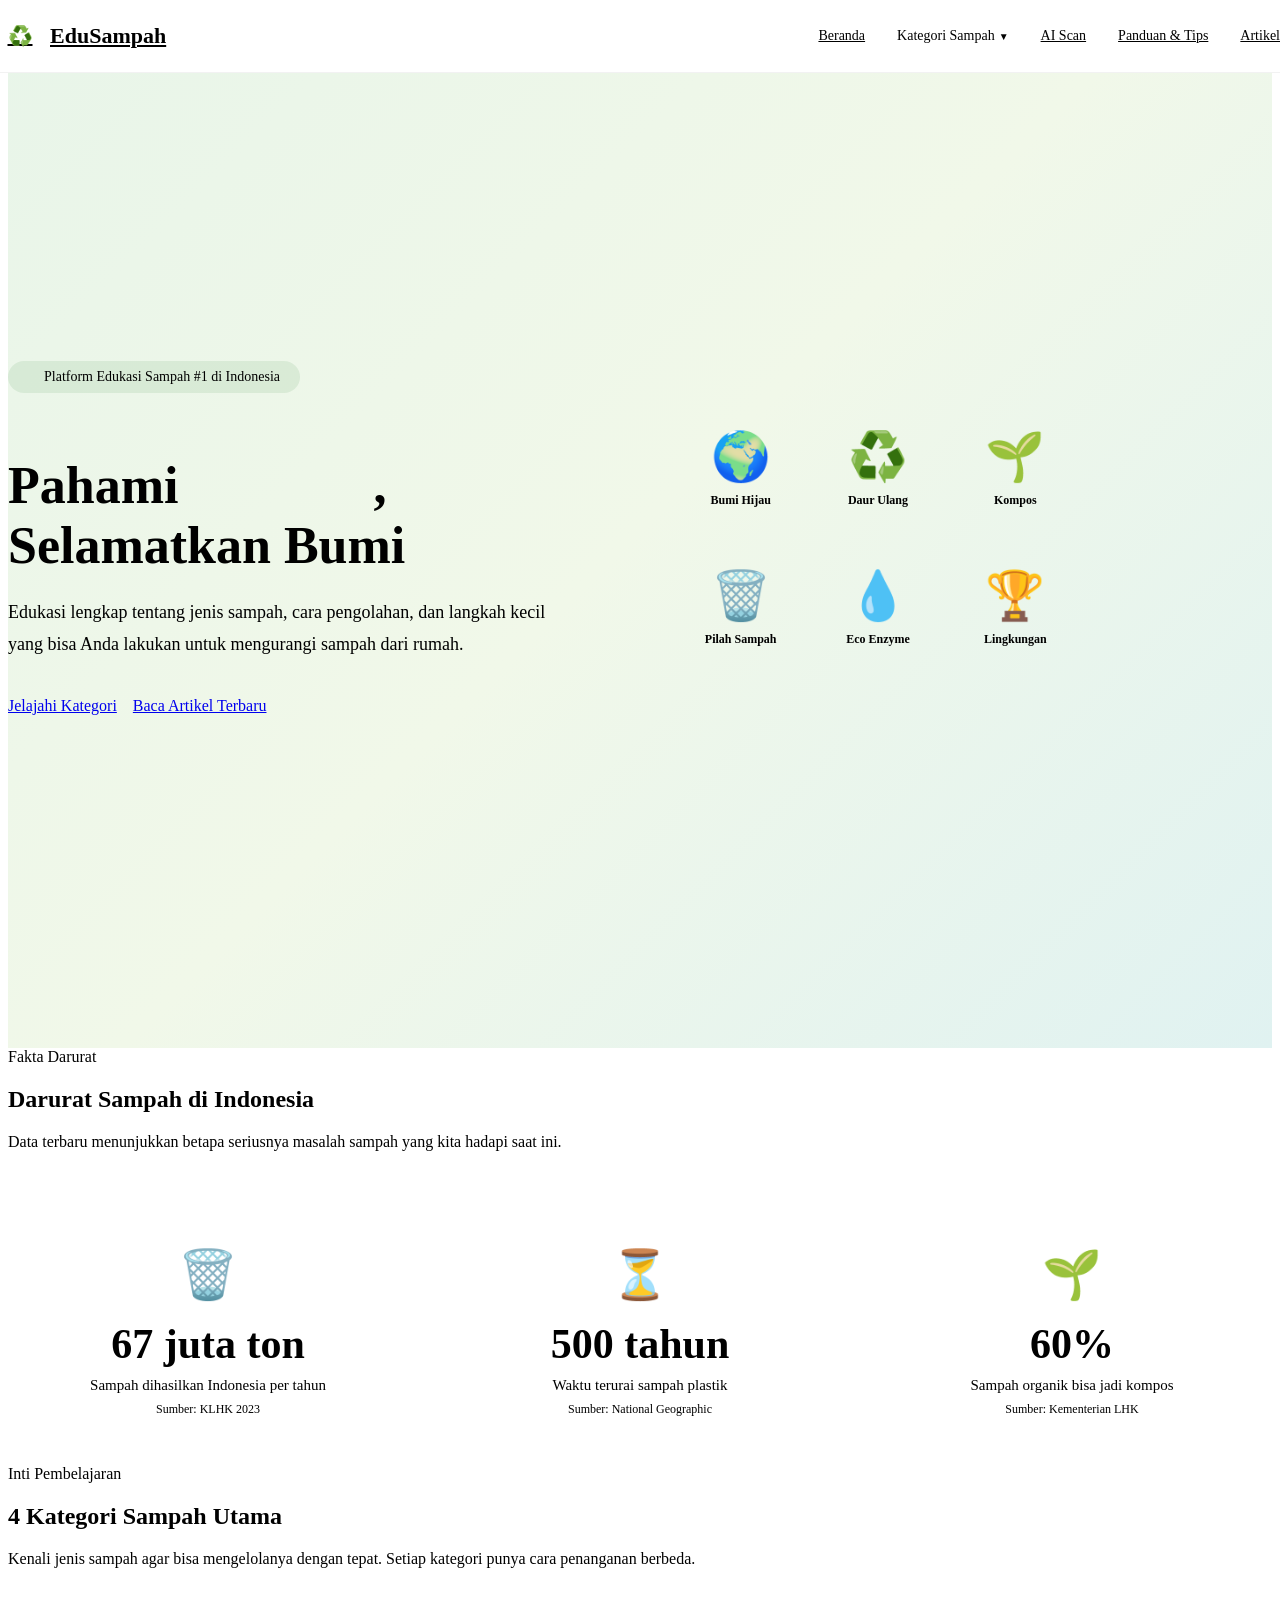
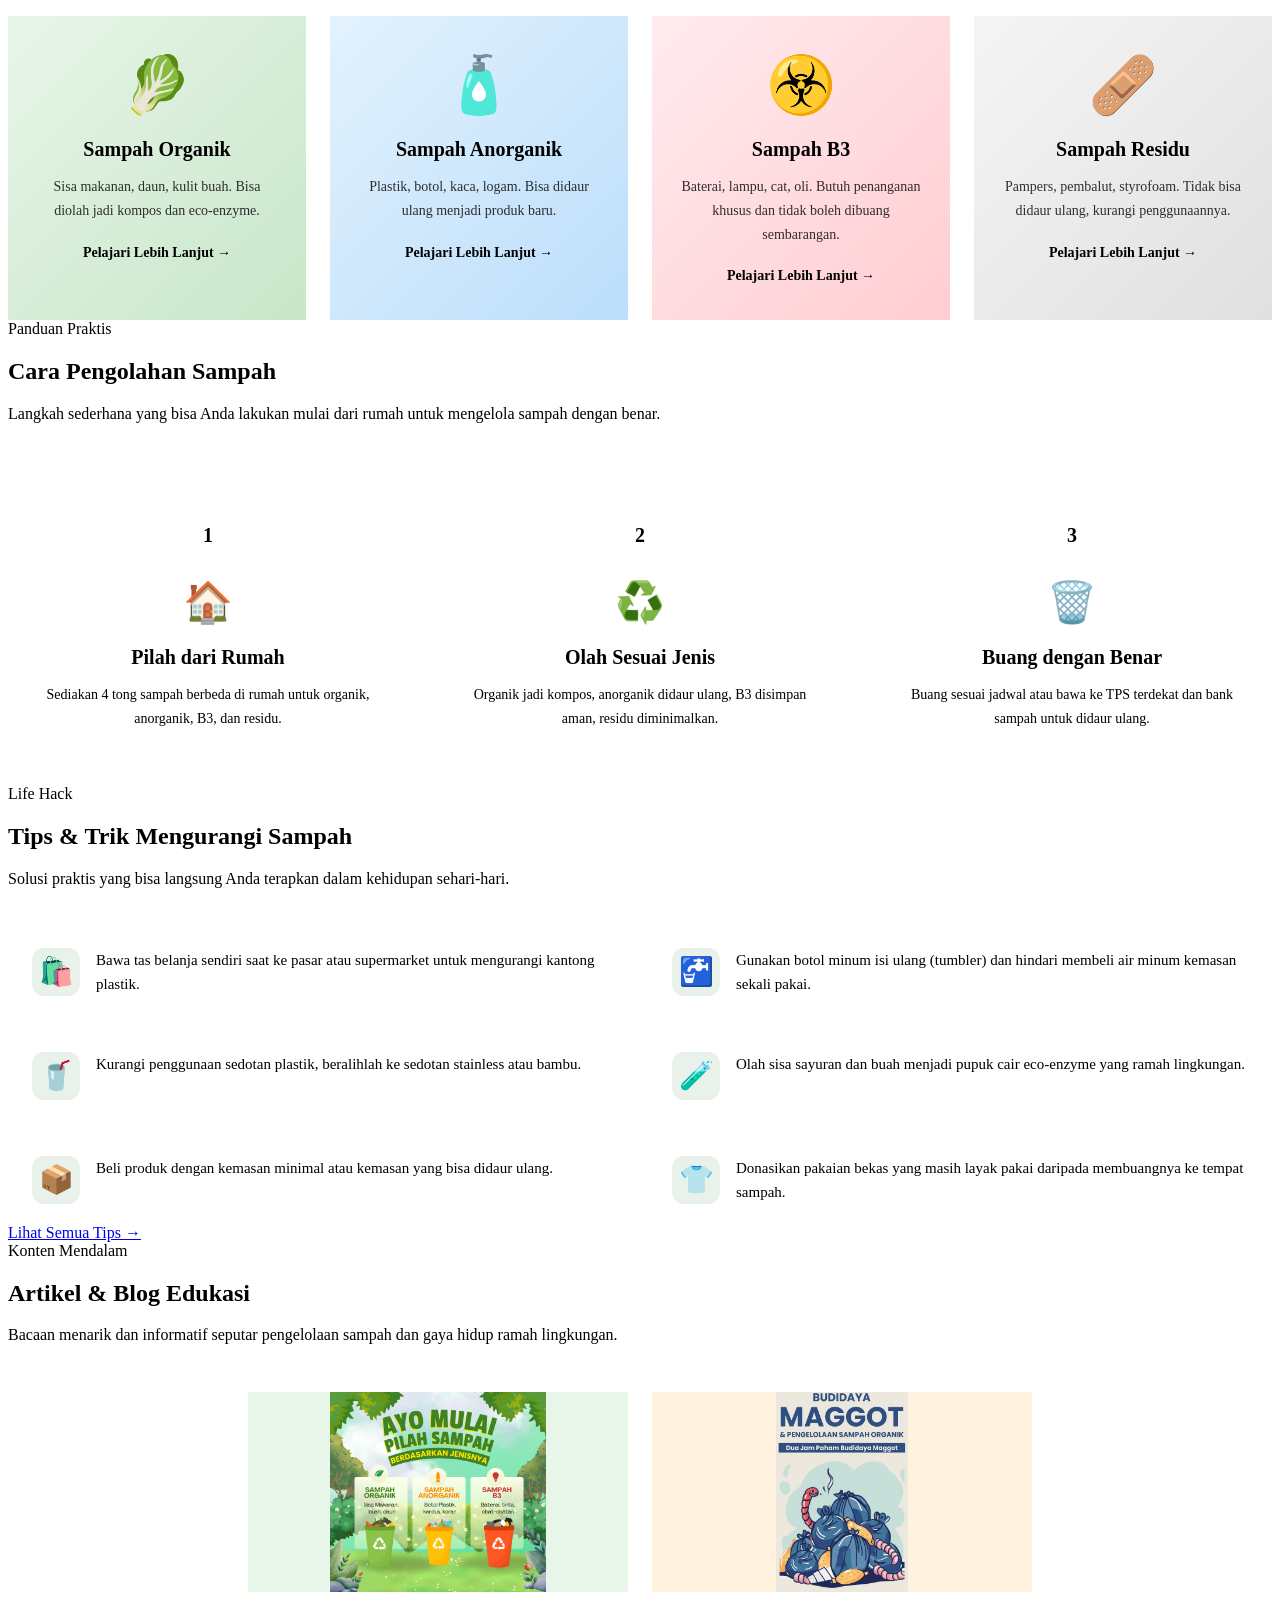
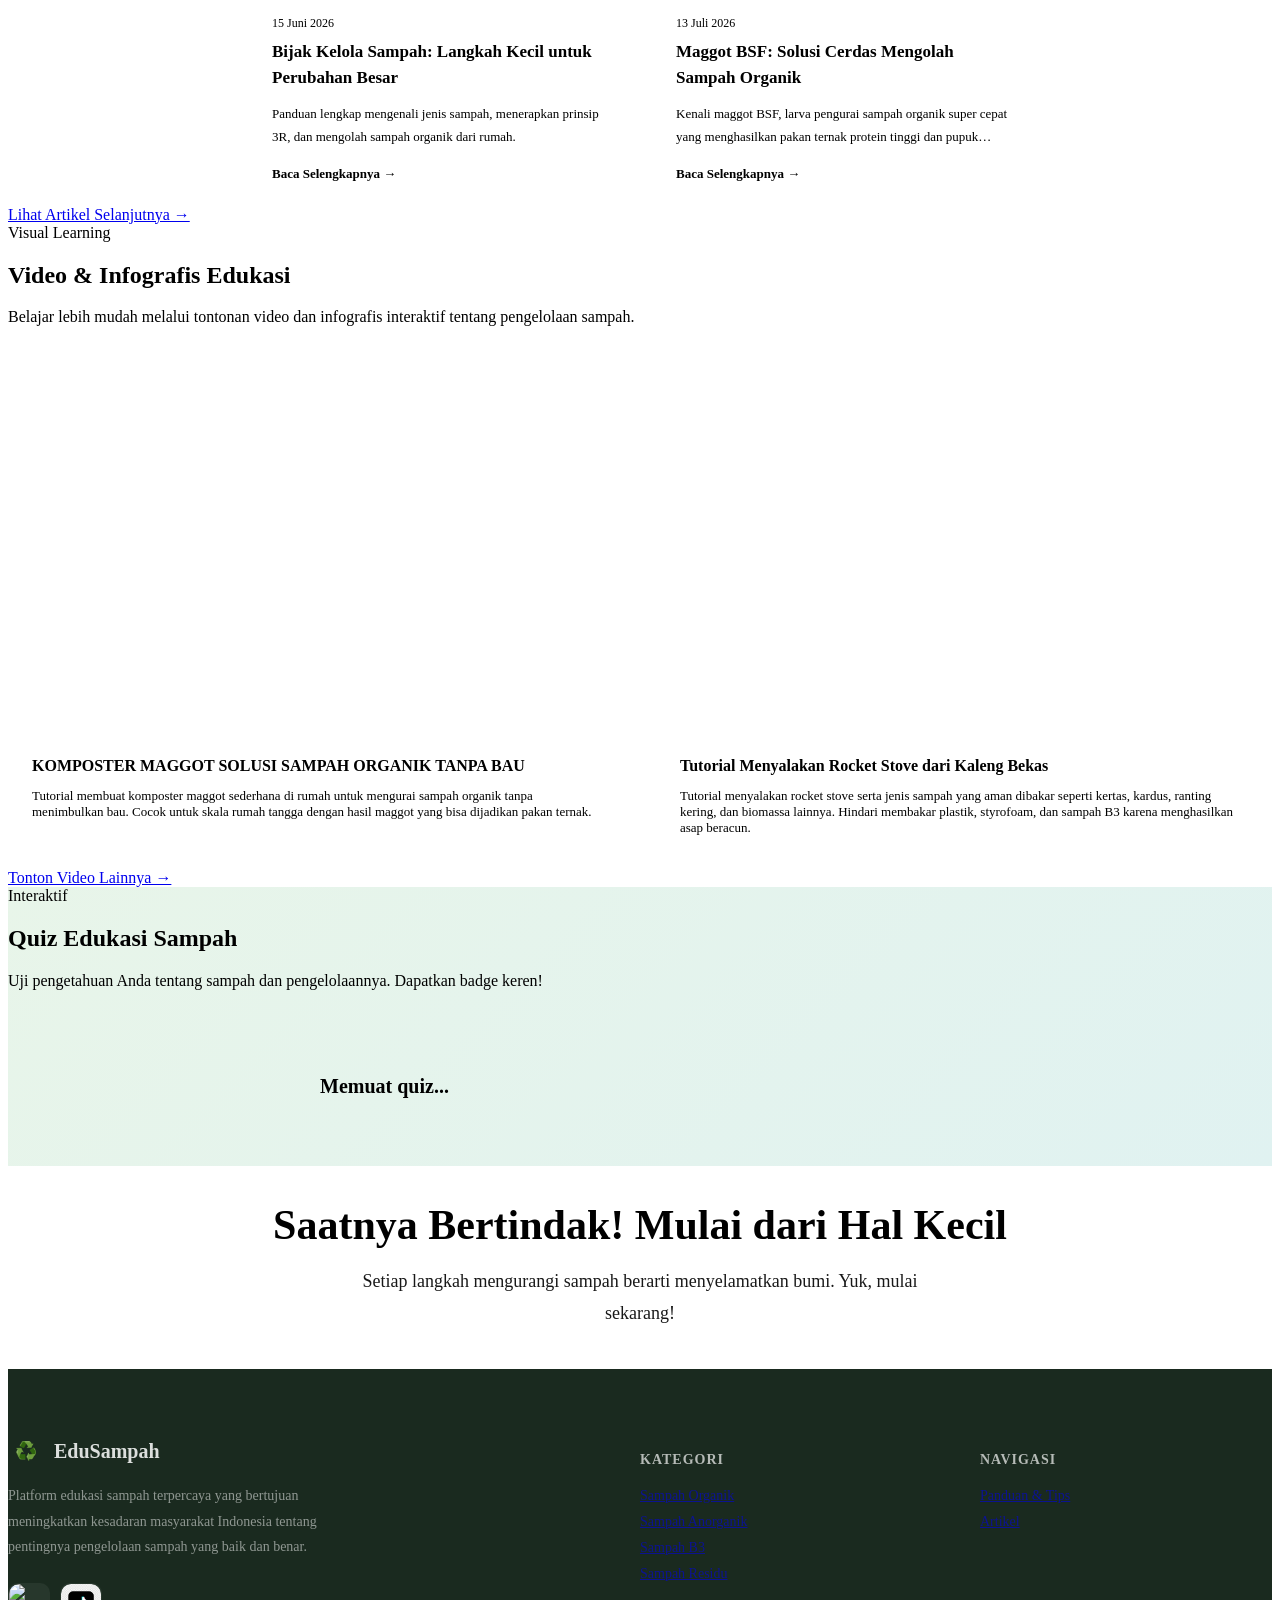
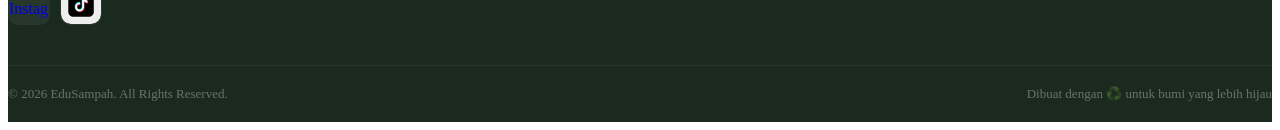
==== commit 97b9eb98: "update navbar menu responsive to mobile screen" ====
--- a/index.html
+++ b/index.html
@@ -26,8 +26,8 @@
         <a href="index.html" class="nav-link">Beranda</a>
         <div class="nav-dropdown">
           <button class="nav-dropdown-toggle">
-            Kategori Sampah <span class="chevron">▼</span>
-          </button>
+                      Kategori Sampah <span class="chevron">▼</span>
+                    </button>
           <div class="nav-dropdown-menu">
             <a href="pages/organik.html" class="nav-dropdown-link">
               <span class="nav-dropdown-icon green">🥬</span>
--- a/css/navigation.css
+++ b/css/navigation.css
@@ -0,0 +1,248 @@
+.navbar {
+  position: fixed;
+  top: 0;
+  left: 0;
+  width: 100%;
+  z-index: 1000;
+  background: rgba(255,255,255,0.98);
+  -webkit-backdrop-filter: blur(20px);
+  backdrop-filter: blur(20px);
+  border-bottom: 1px solid rgba(0,0,0,0.05);
+  transition: background 0.3s ease, box-shadow 0.3s ease;
+}
+
+.navbar.scrolled {
+  box-shadow: 0 2px 30px rgba(0,0,0,0.1);
+}
+
+.navbar .container {
+  display: flex;
+  align-items: center;
+  justify-content: space-between;
+  padding-top: 16px;
+  padding-bottom: 16px;
+}
+
+.nav-logo {
+  display: flex;
+  align-items: center;
+  gap: 10px;
+  font-size: 22px;
+  font-weight: 800;
+  color: var(--green);
+}
+
+.nav-logo-icon {
+  width: 40px;
+  height: 40px;
+  background: var(--green);
+  border-radius: 12px;
+  display: flex;
+  align-items: center;
+  justify-content: center;
+  font-size: 20px;
+  color: var(--white);
+}
+
+.nav-menu {
+  display: flex;
+  align-items: center;
+  gap: 32px;
+}
+
+.nav-link {
+  font-size: 14px;
+  font-weight: 500;
+  color: var(--text-dark);
+  position: relative;
+  padding: 4px 0;
+  transition: var(--transition);
+}
+
+.nav-link::after {
+  content: '';
+  position: absolute;
+  bottom: -2px;
+  left: 0;
+  width: 0;
+  height: 2px;
+  background: var(--green);
+  transition: var(--transition);
+  border-radius: 2px;
+}
+
+.nav-link:hover { color: var(--green); }
+.nav-link:hover::after { width: 100%; }
+
+.nav-dropdown {
+  position: relative;
+}
+
+.nav-dropdown-toggle {
+  display: flex;
+  align-items: center;
+  gap: 4px;
+  cursor: pointer;
+  font-size: 14px;
+  font-weight: 500;
+  color: var(--text-dark);
+  background: none;
+  border: none;
+  font-family: inherit;
+  padding: 4px 0;
+  transition: var(--transition);
+}
+
+.nav-dropdown-toggle:hover { color: var(--green); }
+
+.nav-dropdown-toggle .chevron {
+  font-size: 10px;
+  transition: transform 0.3s ease;
+}
+
+.nav-dropdown:hover .chevron { transform: rotate(180deg); }
+
+.nav-dropdown-menu {
+  position: absolute;
+  top: calc(100% + 16px);
+  right: 0;
+  transform: translateY(8px);
+  background: var(--white);
+  border-radius: var(--radius);
+  box-shadow: var(--shadow-hover);
+  padding: 8px;
+  min-width: 200px;
+  opacity: 0;
+  visibility: hidden;
+  transition: all 0.3s ease;
+}
+
+.nav-dropdown:hover .nav-dropdown-menu {
+  opacity: 1;
+  visibility: visible;
+  transform: translateY(0);
+}
+
+.nav-dropdown-link {
+  display: flex;
+  align-items: center;
+  gap: 12px;
+  padding: 10px 16px;
+  border-radius: var(--radius-sm);
+  font-size: 14px;
+  font-weight: 500;
+  color: var(--text-dark);
+  transition: var(--transition);
+}
+
+.nav-dropdown-link:hover {
+  background: var(--bg-light);
+  color: var(--green);
+}
+
+.nav-dropdown-icon {
+  width: 32px;
+  height: 32px;
+  border-radius: 8px;
+  display: flex;
+  align-items: center;
+  justify-content: center;
+  font-size: 16px;
+  flex-shrink: 0;
+}
+
+.nav-dropdown-icon.green { background: rgba(46,125,50,0.12); }
+.nav-dropdown-icon.blue { background: rgba(21,101,192,0.12); }
+.nav-dropdown-icon.red { background: rgba(198,40,40,0.12); }
+.nav-dropdown-icon.gray { background: rgba(117,117,117,0.12); }
+
+.nav-cta {
+  background: var(--green);
+  color: var(--white);
+  padding: 10px 24px;
+  border-radius: 50px;
+  font-size: 14px;
+  font-weight: 600;
+  transition: var(--transition);
+}
+
+.nav-cta:hover {
+  background: var(--green-dark);
+  transform: translateY(-2px);
+  box-shadow: 0 4px 16px rgba(46,125,50,0.3);
+}
+
+.nav-toggle {
+  display: none;
+  flex-direction: column;
+  gap: 5px;
+  cursor: pointer;
+  background: none;
+  border: none;
+  padding: 4px;
+}
+
+.nav-toggle span {
+  width: 28px;
+  height: 3px;
+  background: var(--text-dark);
+  border-radius: 3px;
+  transition: var(--transition);
+}
+
+@media (max-width: 968px) {
+  .nav-toggle { display: flex; }
+
+  .nav-menu {
+    position: fixed;
+    top: 72px;
+    left: 0;
+    right: 0;
+    background: var(--white);
+    flex-direction: column;
+    gap: 0;
+    padding: 16px 24px;
+    box-shadow: var(--shadow-hover);
+    transform: translateY(-120%);
+    opacity: 0;
+    overflow-y: auto;
+    max-height: calc(100vh - 72px);
+  }
+
+  .nav-menu.active {
+    transform: translateY(0);
+    opacity: 1;
+  }
+
+  .nav-link, .nav-dropdown-toggle {
+        padding: 14px 0;
+        width: 100%;
+        text-align: left;
+        justify-content: flex-start;
+      }
+
+  .nav-dropdown-menu {
+    position: static;
+    opacity: 1;
+    visibility: visible;
+    transform: none;
+    box-shadow: none;
+    padding: 0 0 0 16px;
+    display: none;
+    min-width: auto;
+  }
+
+  .nav-dropdown.open .nav-dropdown-menu {
+    display: block;
+  }
+
+  .nav-cta {
+    margin-top: 16px;
+    text-align: center;
+    width: 100%;
+  }
+
+  .nav-toggle.active span:nth-child(1) { transform: rotate(45deg) translate(5px, 6px); }
+  .nav-toggle.active span:nth-child(2) { opacity: 0; }
+  .nav-toggle.active span:nth-child(3) { transform: rotate(-45deg) translate(5px, -6px); }
+}
--- a/css/responsive.css
+++ b/css/responsive.css
@@ -82,15 +82,20 @@
   .footer-grid { grid-template-columns: repeat(2, 1fr); gap: 28px; padding-bottom: 24px; }
   .footer-brand-desc { max-width: 100%; }
 
-  .navbar .container { padding-top: 6px; padding-bottom: 6px; padding-left: 16px; padding-right: 8px; }
+  .navbar .container { padding-top: 6px; padding-bottom: 6px; padding-left: 20px; padding-right: 32px; }
   .nav-logo { font-size: 16px; gap: 6px; }
   .nav-logo-icon { width: 28px; height: 28px; font-size: 14px; border-radius: 8px; }
-  .nav-toggle span { width: 22px; height: 2px; }
-  .nav-menu { position: fixed; top: 48px; left: 0; right: 0; background: var(--white); flex-direction: column; gap: 0; padding: 6px 16px; box-shadow: 0 8px 32px rgba(0,0,0,0.12); transition: all 0.3s ease; overflow-y: auto; max-height: calc(100vh - 48px); }
+  .nav-menu { position: fixed; top: 48px; left: 0; width: 100%; background: var(--white); flex-direction: column; gap: 0; padding: 8px 0 20px; box-shadow: 0 8px 32px rgba(0,0,0,0.12); transition: transform 0.3s ease, opacity 0.3s ease; overflow-y: auto; max-height: calc(100vh - 48px); }
+  .nav-menu .nav-link { padding: 5px 24px; width: 100%; box-sizing: border-box; font-size: 13px; }
+  .nav-menu .nav-dropdown-toggle { padding: 5px 24px; width: 100%; box-sizing: border-box; font-size: 13px; text-align: left; justify-content: flex-start; gap: 6px; }
   .nav-menu.active { transform: translateY(0); opacity: 1; }
-  .nav-toggle { display: flex; }
-  .nav-link, .nav-dropdown-toggle { padding: 6px 0; width: 100%; font-size: 13px; }
-  .nav-dropdown-menu { position: static; opacity: 1; visibility: visible; transform: none; box-shadow: none; padding: 0 0 0 10px; display: none; min-width: auto; }
+  .nav-toggle { display: flex; align-items: center; justify-content: center; width: 40px; height: 40px; z-index: 1001; }
+  .nav-link, .nav-dropdown-toggle { padding: 5px 0; width: 100%; font-size: 13px; }
+  .nav-dropdown-link { padding: 5px 24px; font-size: 12px; gap: 6px; justify-content: flex-start; }
+  .nav-dropdown-toggle .chevron { color: var(--green); font-size: 10px; }
+  .nav-dropdown-icon { width: 26px; height: 26px; font-size: 13px; }
+  .nav-dropdown-menu { position: static; opacity: 1; visibility: visible; transform: none; box-shadow: none; padding: 0; display: none; min-width: auto; }
+  .nav-dropdown-menu .nav-dropdown-link { padding-left: 24px; }
   .nav-dropdown.open .nav-dropdown-menu { display: block; }
 
   .btn { width: 100%; justify-content: center; padding: 12px 20px; font-size: 14px; }
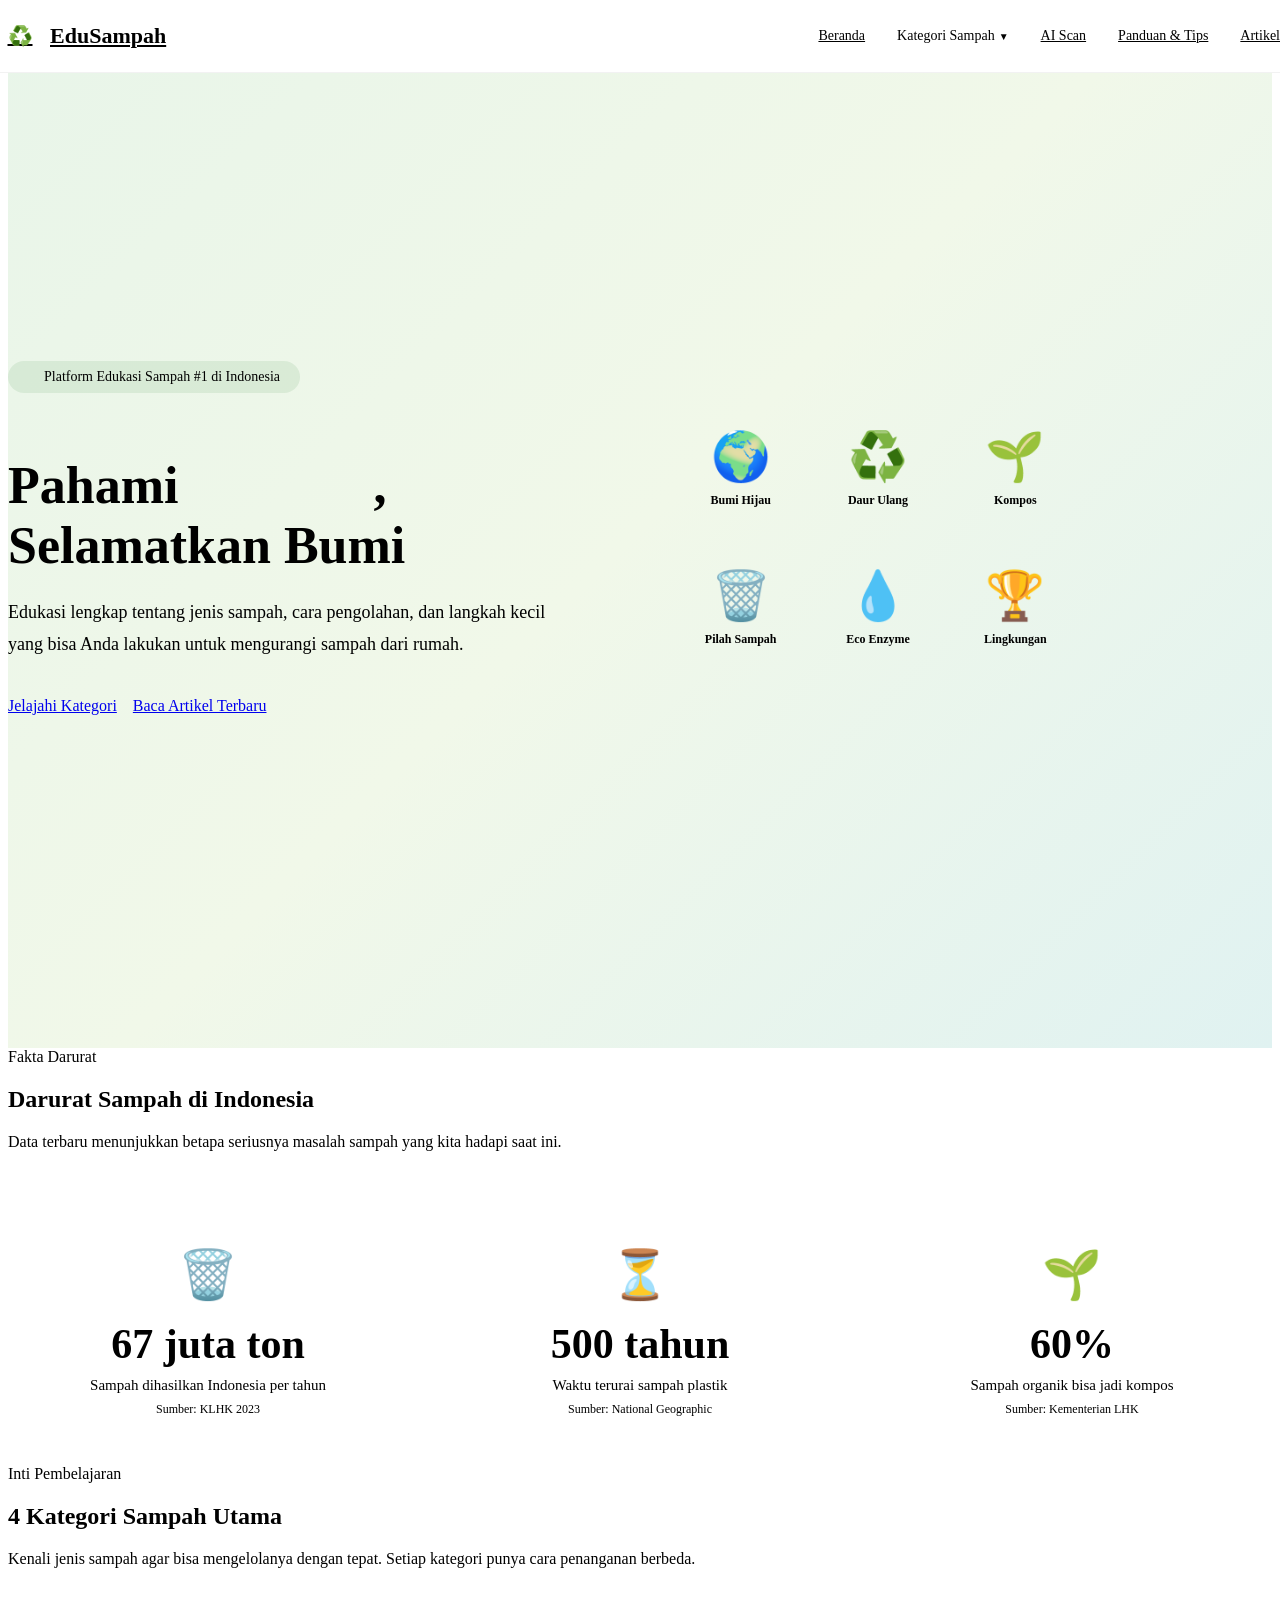
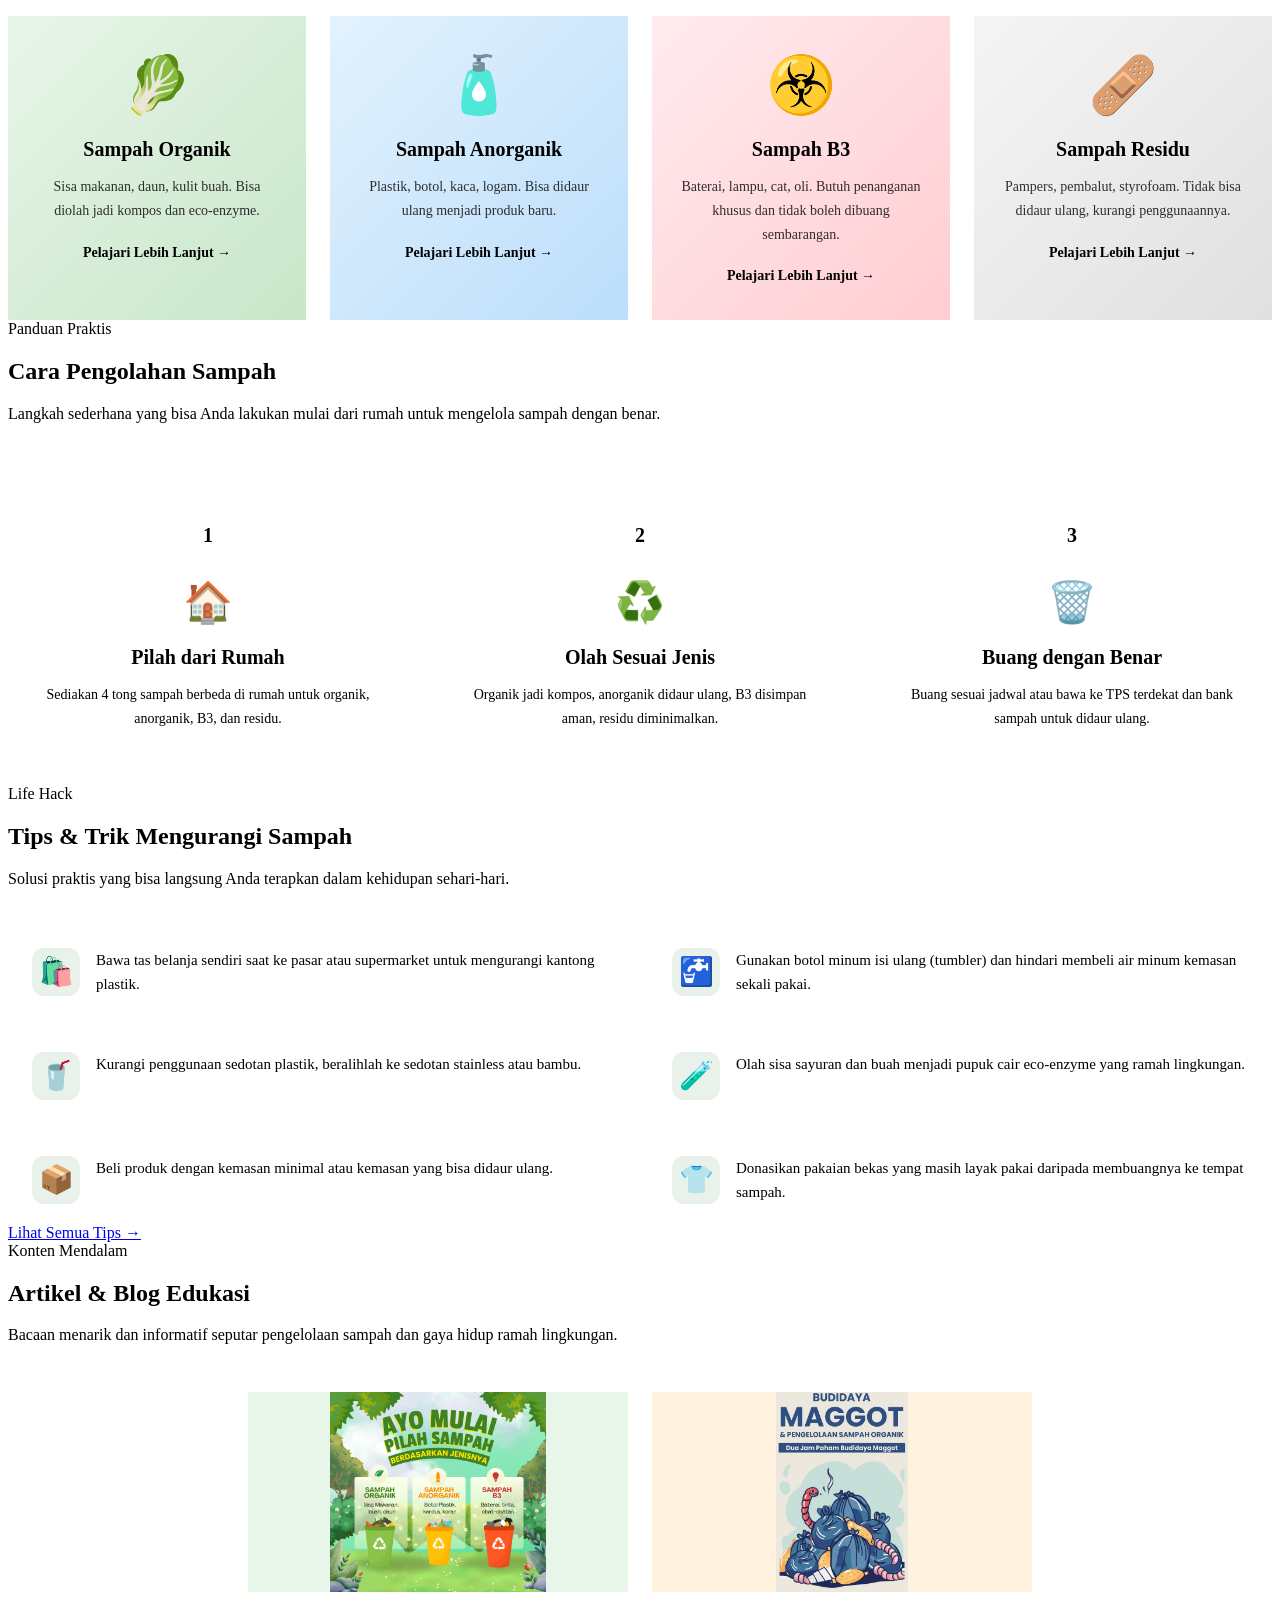
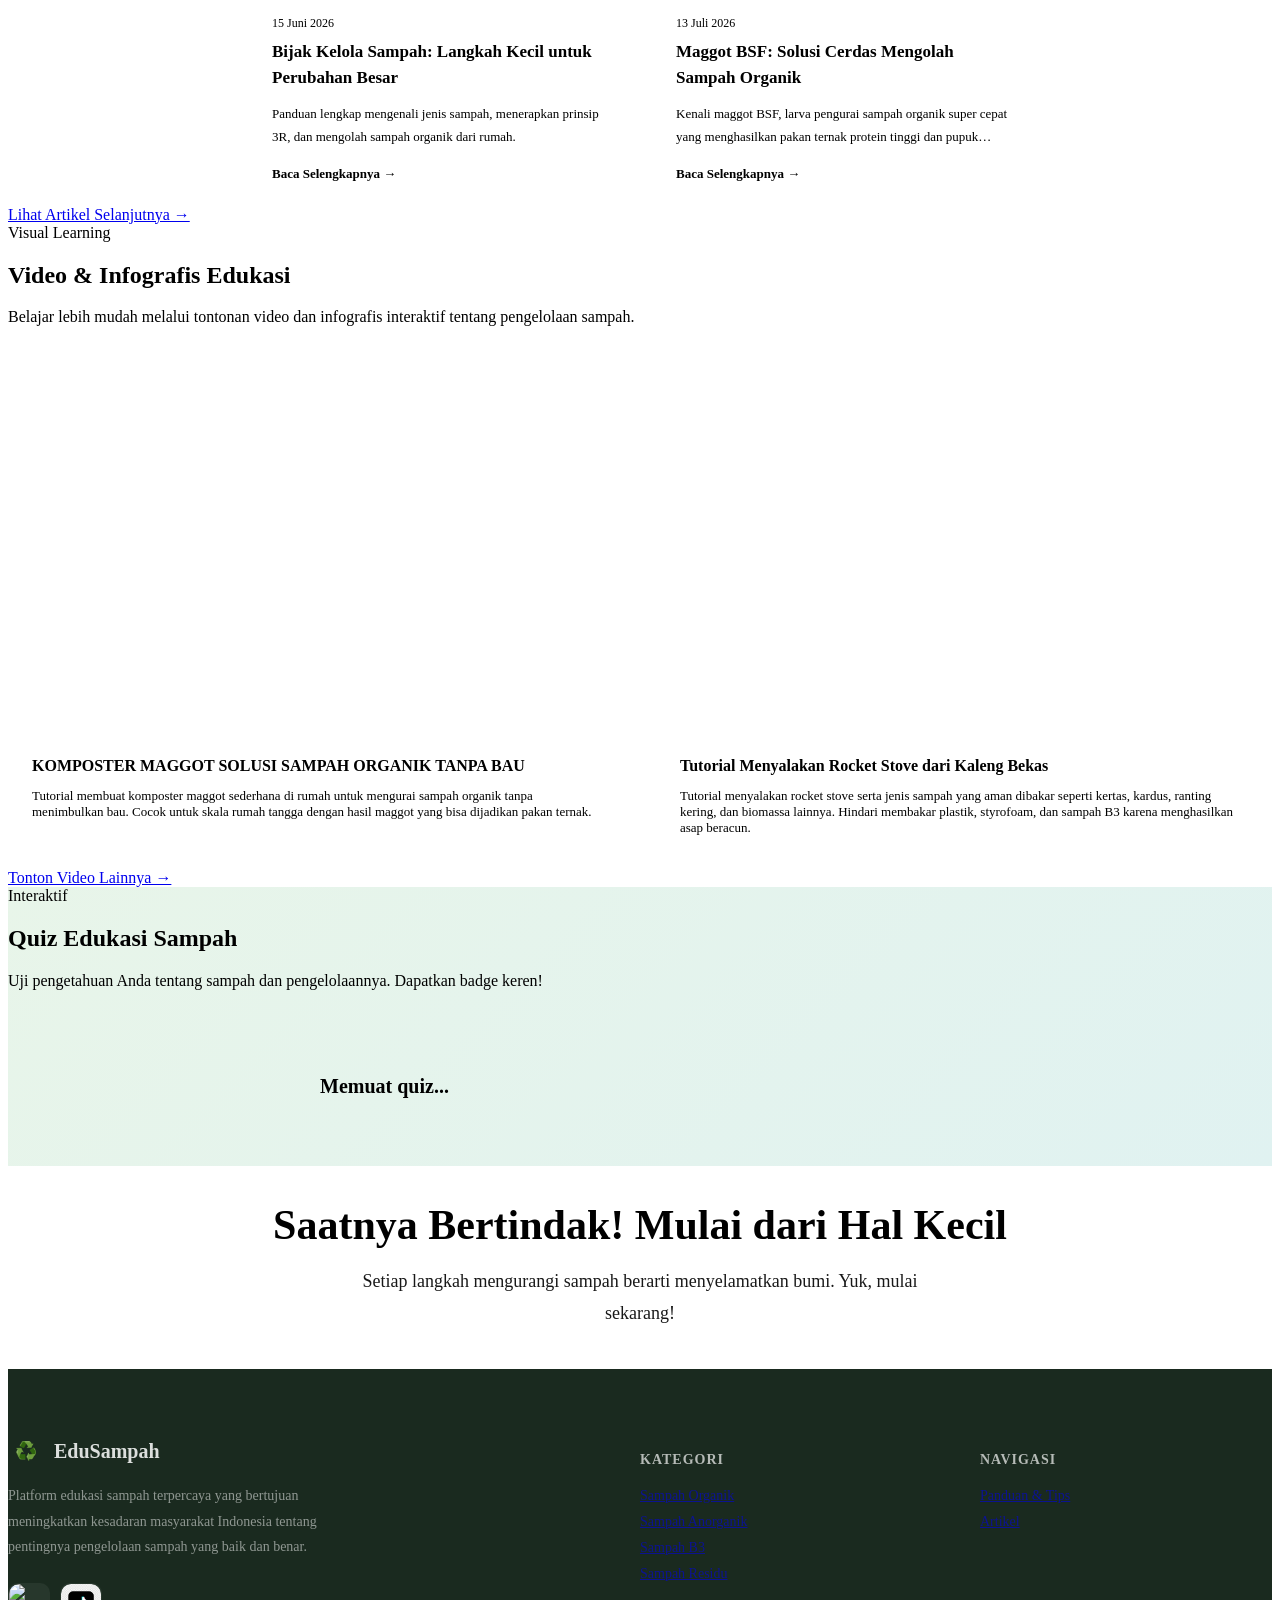
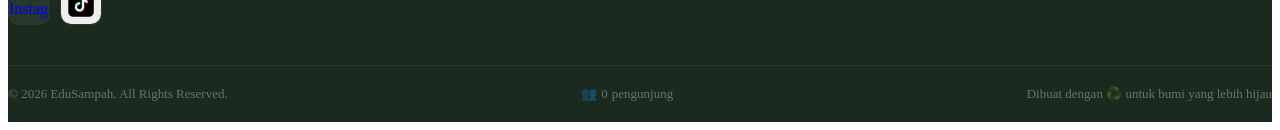
==== commit 610075e2: "update visitor counter" ====
--- a/index.html
+++ b/index.html
@@ -367,11 +367,15 @@
       </div>
       <div class="footer-bottom">
         <span>© 2026 EduSampah. All Rights Reserved.</span>
+        <span class="footer-counter">
+          👥 <span id="visitorCount">0</span> pengunjung
+        </span>
         <span>Dibuat dengan ♻️ untuk bumi yang lebih hijau</span>
       </div>
     </div>
   </footer>
 
+  <script src="js/counter.js"></script>
   <script type="module" src="js/main.js"></script>
 </body>
 </html>
--- a/css/components.css
+++ b/css/components.css
@@ -783,6 +783,15 @@
   align-items: center;
   font-size: 13px;
   opacity: 0.4;
+  flex-wrap: wrap;
+  gap: 8px 16px;
+}
+
+.footer-counter {
+  display: inline-flex;
+  align-items: center;
+  gap: 4px;
+  font-weight: 500;
 }
 
 @media (max-width: 968px) {
